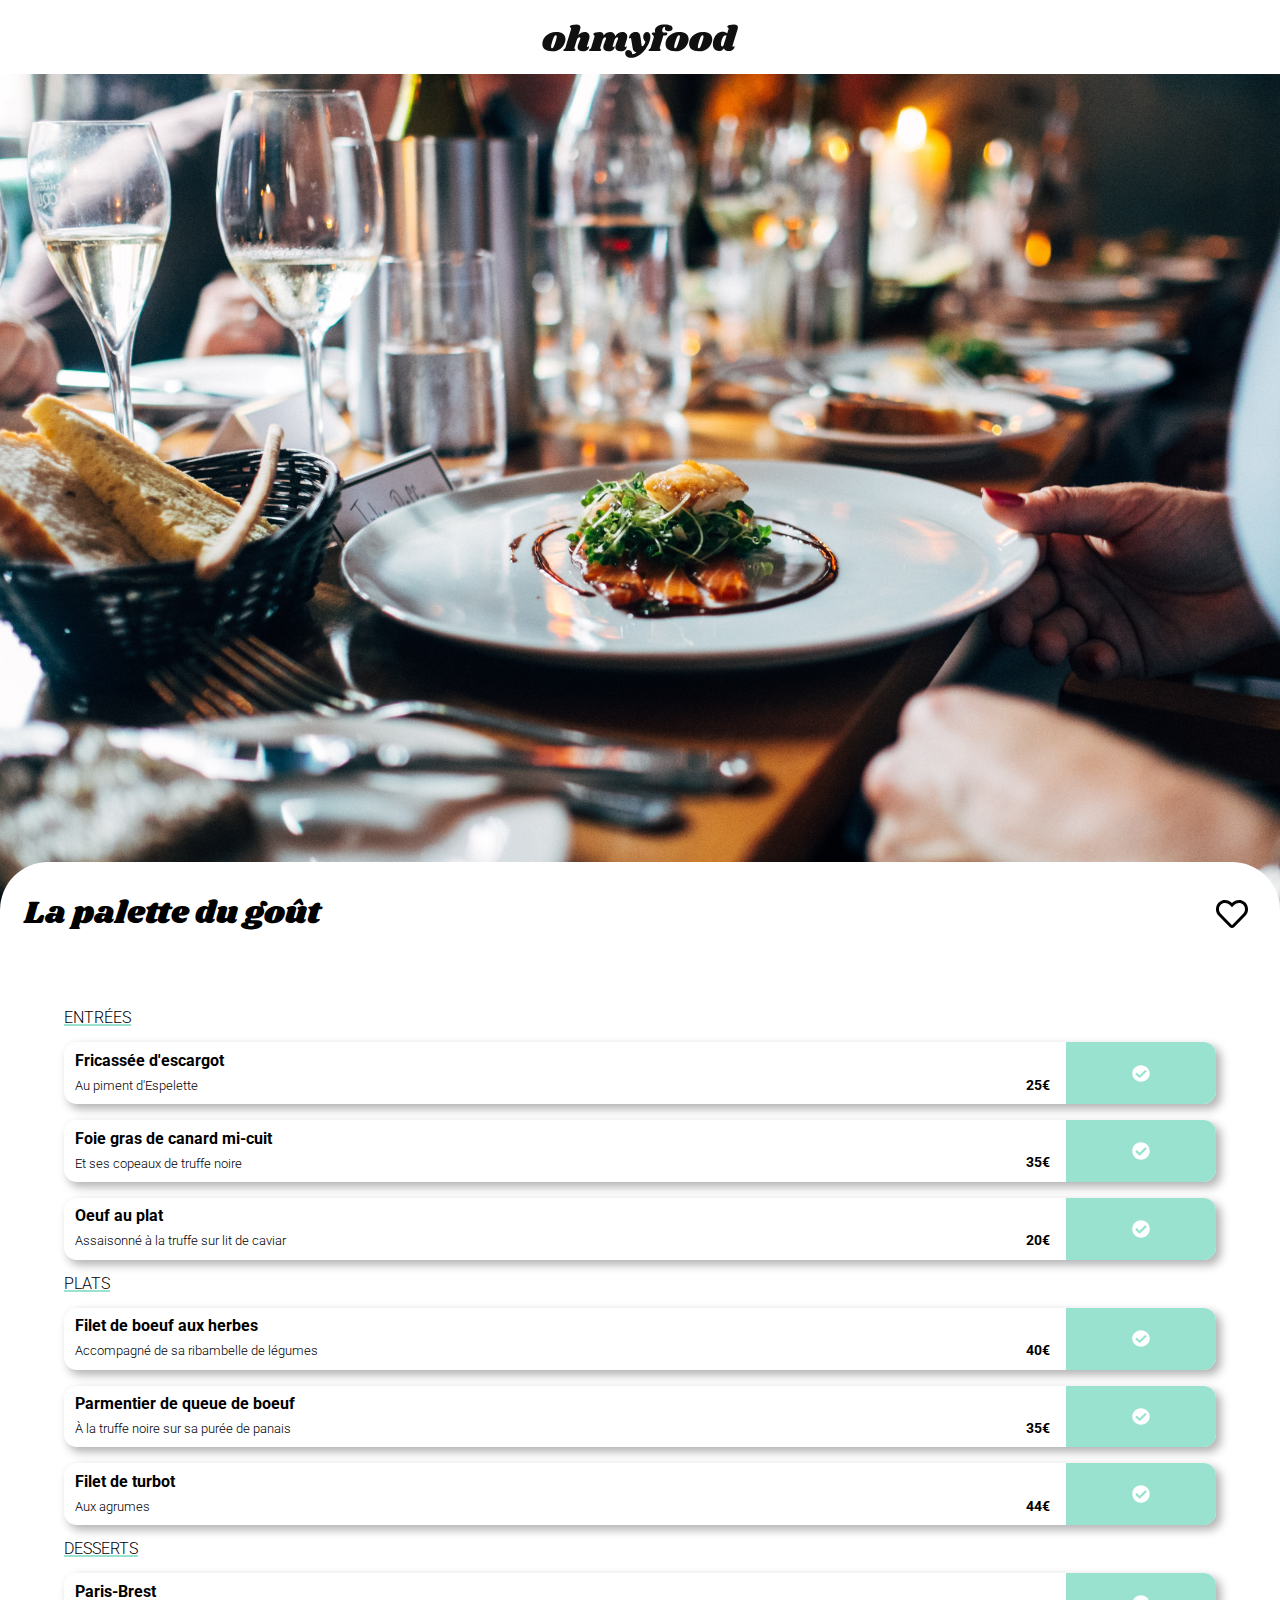
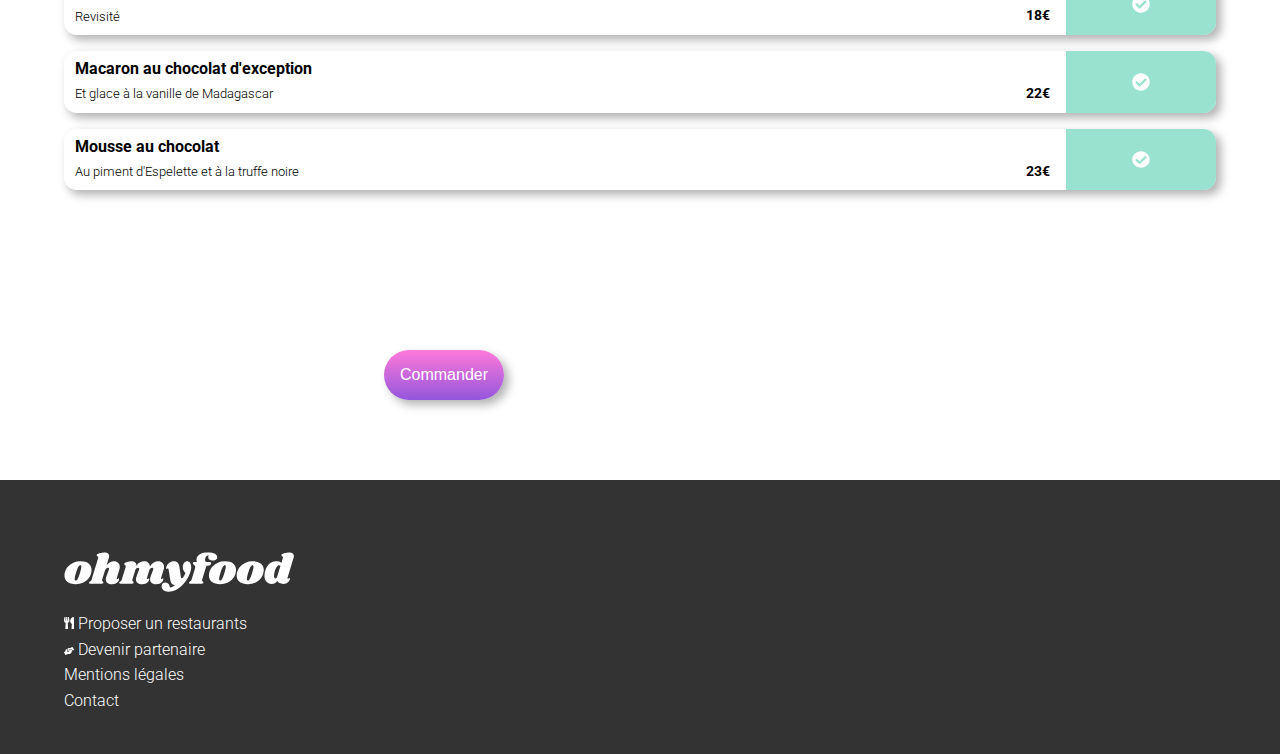
==== lapalettedugoût.html @ a52144a9 "work on restaurant presentation section in restaurant page scss" ====
<!DOCTYPE html>
<html lang="fr" dir="ltr">

<head>
    <!-- aije besoin de tout répéter ? -->
    <meta charset='utf-8' />
    <meta name='theme-color' content='#FF79DA' />
    <meta name='viewport' content='width=device-width, initial-scale=1.0' />

    <meta name='keywords' content='France, restaurants, réservation' />
    <meta name='description' content='Réservez le menu qui vous convient' />
    <meta name='author' content='Gillet-Garas Samantha' />

    <link rel='stylesheet' href='css/style.css' />

    <link href="https://fonts.googleapis.com/css2?family=Shrikhand&display=swap" rel="stylesheet">
    <link href="https://fonts.googleapis.com/css2?family=Roboto&family=Shrikhand&display=swap" rel="stylesheet">
    <link rel='icon' type='image/svg' href='' />
    <title>ohmyfood | La palette du goût</title>
</head>

<body>

    <!-- header -->
    <header class="header">
        <img class="header__logo" src="images\logo\ohmyfood@2x--black.svg" alt="logo_ohmyfood--black">
    </header>

    <main class="restaurantmenu">

        <!-- restaurant presentation -->
        <section class="restaurantmenu__presentation">
            <div class="restaurantmenu__presentation__illustration">
                <img src="images\restaurants\jay-wennington-N_Y88TWmGwA-unsplash.jpg" alt="photo-dish">
            </div>
            <div class="restaurantmenu__presentation__title">
                <h2>La palette du goût</h2>
                <img class="restaurantmenu__presentation__title__like" src="images\icons\heart-regular.svg" alt="icon-heart">
            </div>
        </section>

        <!-- restaurant menu -->
        <section class="restaurantmenu__menu">
            <h5 class="restaurantmenu__menu__mealstep">Entrées</h5>

            <ul class="restaurantmenu__menu__entry">

                <li>
                    <p class="restaurantmenu__menu__dish--text">
                        <strong>Fricassée d'escargot</strong><br />
                        Au piment d'Espelette
                    </p>
                    <p class="restaurantmenu__menu__dish--price">
                        25€
                    </p>
                    <div class="restaurantmenu__menu__dish--selection">
                        <img src="images\icons\check-circle-solid.svg" alt="icon-check">
                    </div>
                </li>

                <li>
                    <p class="restaurantmenu__menu__dish--text">
                        <strong>Foie gras de canard mi-cuit</strong><br />
                        Et ses copeaux de truffe noire
                    </p>
                    <p class="restaurantmenu__menu__dish--price">
                        35€
                    </p>
                    <div class="restaurantmenu__menu__dish--selection">
                        <img src="images\icons\check-circle-solid.svg" alt="icon-check">
                    </div>
                </li>
                <li>
                    <p class="restaurantmenu__menu__dish--text">
                        <strong>Oeuf au plat</strong><br />
                        Assaisonné à la truffe sur lit de caviar
                    </p>
                    <p class="restaurantmenu__menu__dish--price">
                        20€
                    </p>
                    <div class="restaurantmenu__menu__dish--selection">
                        <img src="images\icons\check-circle-solid.svg" alt="icon-check">
                    </div>
                </li>
            </ul>

            <h5 class="restaurantmenu__menu__mealstep">Plats</h5>
            <ul class="restaurantmenu__menu__dish">
                <li>
                    <p class="restaurantmenu__menu__dish--text">
                        <strong>Filet de boeuf aux herbes</strong><br />
                        Accompagné de sa ribambelle de légumes
                    </p>
                    <p class="restaurantmenu__menu__dish--price">
                        40€
                    </p>
                    <div class="restaurantmenu__menu__dish--selection">
                        <img src="images\icons\check-circle-solid.svg" alt="icon-check">
                    </div>
                </li>
                <li>
                    <p class="restaurantmenu__menu__dish--text">
                        <strong>Parmentier de queue de boeuf</strong><br />
                        À la truffe noire sur sa purée de panais
                    </p>
                    <p class="restaurantmenu__menu__dish--price">
                        35€
                    </p>
                    <div class="restaurantmenu__menu__dish--selection">
                        <img src="images\icons\check-circle-solid.svg" alt="icon-check">
                    </div>
                </li>
                <li>
                    <p class="restaurantmenu__menu__dish--text">
                        <strong>Filet de turbot</strong><br />
                        Aux agrumes
                    </p>
                    <p class="restaurantmenu__menu__dish--price">
                        44€
                    </p>
                    <div class="restaurantmenu__menu__dish--selection">
                        <img src="images\icons\check-circle-solid.svg" alt="icon-check">
                    </div>
                </li>
            </ul>

            <h5 class="restaurantmenu__menu__mealstep">Desserts</h5>
            <ul class="restaurantmenu__menu__dessert">
                <li>
                    <p class="restaurantmenu__menu__dish--text">
                        <strong>Paris-Brest</strong><br />
                        Revisité
                    </p>
                    <p class="restaurantmenu__menu__dish--price">
                        18€
                    </p>
                    <div class="restaurantmenu__menu__dish--selection">
                        <img src="images\icons\check-circle-solid.svg" alt="icon-check">
                    </div>
                </li>
                <li>
                    <p class="restaurantmenu__menu__dish--text">
                        <strong>Macaron au chocolat d'exception</strong><br />
                        Et glace à la vanille de Madagascar
                    </p>
                    <p class="restaurantmenu__menu__dish--price">
                        22€
                    </p>
                    <div class="restaurantmenu__menu__dish--selection">
                        <img src="images\icons\check-circle-solid.svg" alt="icon-check">
                    </div>
                </li>
                <li>
                    <p class="restaurantmenu__menu__dish--text">
                        <strong>Mousse au chocolat</strong><br />
                        Au piment d'Espelette et à la truffe noire
                    </p>
                    <p class="restaurantmenu__menu__dish--price">
                        23€
                    </p>
                    <div class="restaurantmenu__menu__dish--selection">
                        <img src="images\icons\check-circle-solid.svg" alt="icon-check">
                    </div>
                </li>
            </ul>
        </section>

        <section class="restaurantmenu__order">
            <button class="restaurantmenu__order__btn" type="button" name="button">Commander</button>
        </section>

    </main>

    <!-- footer -->
    <footer class="footer">
        <img class="footer__logo" src="images\logo\ohmyfood@2x--white.svg" alt="logo_ohmyfood--white">
        <ul class="footer__links">
            <li>
                <a href="#"><img src="images\icons\utensils-solid.svg" alt="icon_cutlery">
                    Proposer un restaurants</a>
            </li>
            <li>
                <a href="#"><img src="images\icons\hands-helping-solid.svg" alt="icon_handshake">
                    Devenir partenaire</a>
            </li>
            <li>
                <a href="#">Mentions légales</a>
            </li>
            <li>
                <a href="#">Contact</a>
            </li>
        </ul>
    </footer>

</body>

</html>
---- css/style.css ----
/*
	Standard CSS Reset
	This is used to account for differences in browsers.
	Without a reset stylesheet there could be differences
	between browsers when loading your html website.

    Source: meyerweb.com
*/
a,
abbr,
acronym,
address,
applet,
article,
aside,
audio,
b,
big,
blockquote,
body,
canvas,
caption,
center,
cite,
code,
dd,
del,
details,
dfn,
div,
dl,
dt,
em,
embed,
fieldset,
figcaption,
figure,
footer,
form,
h1,
h2,
h3,
h4,
h5,
h6,
header,
hgroup,
html,
i,
iframe,
img,
ins,
kbd,
label,
legend,
li,
mark,
menu,
nav,
object,
ol,
output,
p,
pre,
q,
ruby,
s,
samp,
section,
small,
span,
strike,
strong,
sub,
summary,
sup,
table,
tbody,
td,
tfoot,
th,
thead,
time,
tr,
tt,
u,
ul,
var,
video {
  margin: 0;
  padding: 0;
  border: 0;
  font-size: 100%;
  font: inherit;
  vertical-align: baseline;
}

article,
aside,
details,
figcaption,
figure,
footer,
header,
hgroup,
menu,
nav,
section {
  display: block;
}

body {
  line-height: 1;
}

ol,
ul {
  list-style: none;
}

blockquote,
q {
  quotes: none;
}

blockquote:after,
blockquote:before,
q:after,
q:before {
  content: "";
  content: none;
}

table {
  border-collapse: collapse;
  border-spacing: 0;
}

input,
textarea {
  -webkit-border-radius: 0;
  border-radius: 0;
}

input {
  -moz-appearance: none;
  -webkit-appearance: none;
  appearance: none;
  border: none;
}

html {
  -webkit-text-size-adjust: 100%;
  -moz-text-size-adjust: 100%;
  -ms-text-size-adjust: 100%;
}

a {
  color: black;
  text-decoration: none;
}

a:visited {
  text-decoration: none;
}

* {
  box-sizing: border-box !important;
}

body {
  font-family: Roboto;
  font-weight: 300;
  margin: 0;
}

.location,
.presentation,
.howdoesitwork,
.restaurants,
.restaurantmenu__title,
.restaurantmenu__menu,
.restaurantmenu__order,
.footer {
  padding: 5%;
}

.presentation,
.howdoesitwork,
.restaurants {
  padding-bottom: 4rem;
}

.section__title {
  font-size: 1.5rem;
  font-weight: 900;
  margin: 2rem 0.5rem 1.5rem 0.5rem;
}

strong {
  font-weight: bold;
}

button {
  background-color: #FF79DA;
  background: linear-gradient(to bottom, #FF79DA 0%, #9356DC 100%);
  border-radius: 3rem;
  border: none;
  box-shadow: 0.3rem 0.3rem 0.6rem rgba(0, 0, 0, 0.3);
  color: white;
  cursor: pointer;
  font-size: 1rem;
  padding: 1rem;
}

.header__logo {
  display: block;
  margin-left: auto;
  margin-right: auto;
  padding: 1.5rem 0 1rem 0;
}

.footer {
  background-color: #333333;
  padding-bottom: 2.5rem;
}

.footer__logo {
  padding: 0.5rem 0 1rem 0;
  width: 20%;
}

.footer__links li {
  padding: 0.3rem 0;
}

.footer__links img {
  width: 10px;
}

.footer__links a {
  color: white;
}

.footer__links a:hover {
  color: #99E2D0;
}

.location {
  background-color: #d9d9d9;
  box-shadow: inset 0 0.2rem 0.3rem -0.2rem rgba(0, 0, 0, 0.6);
  padding: 1rem;
  display: flex;
  justify-content: center;
  align-content: center;
}

.location__icon {
  width: 0.8rem;
}

.location__input {
  background-color: #d9d9d9;
  margin-left: 1rem;
  padding-top: 0.6rem;
}

::placeholder {
  color: #333333;
  font-weight: bold;
  font-size: 1rem;
}

.presentation {
  background-color: #f2f2f2;
  display: flex;
  flex-direction: column;
}

.presentation__title, .presentation__explanations {
  text-align: center;
}

.presentation__title {
  font-size: 1.8rem;
  font-weight: 700;
  margin: 0.5rem auto;
}

.presentation__explanations {
  font-size: 1.2rem;
  margin: 0.5rem auto 2rem auto;
}

.presentation__btn {
  width: 50%;
  margin: auto;
}

.howdoesitwork__step {
  background-color: #f2f2f2;
  border-radius: 1.3rem;
  box-shadow: 0.3rem 0.3rem 0.6rem rgba(0, 0, 0, 0.2);
  margin: 0 auto;
  font-weight: bold;
  padding: 1rem 0 1.5rem 0;
}

.howdoesitwork__step__icon {
  width: 1.5rem;
  height: 1.5rem;
  padding-top: 0.5rem;
  margin: auto 0.6rem auto 0.4rem;
  position: relative;
  top: 0.15rem;
}

.howdoesitwork__step + .howdoesitwork__step {
  margin-top: 1rem;
}

#howdoesitwork__step3 {
  background-color: rgba(144, 88, 218, 0.1);
}

ol {
  counter-reset: orderedlist;
  position: relative;
}

ol li::before {
  counter-increment: orderedlist;
  content: counter(orderedlist);
  background-color: #9356DC;
  border-radius: 50%;
  color: white;
  font-size: 0.5em;
  height: 1.5rem;
  width: 1.5rem;
  padding: 0.3rem;
  position: relative;
  left: -0.5rem;
}

.restaurants {
  background-color: #f2f2f2;
  display: flex;
  flex-direction: column;
  font-size: 1.2em;
}

.restaurants__card {
  background-color: white;
  box-shadow: 0.3rem 0.3rem 0.6rem rgba(0, 0, 0, 0.3);
  border-radius: 1rem;
  margin: 0.5rem auto;
  position: relative;
}

.restaurants__photo {
  height: 200px;
  width: 100%;
  object-fit: cover;
  border-radius: 1rem 1rem 0 0;
}

.restaurants__newtag {
  background-color: #99E2D0;
  border-radius: 0.1rem;
  color: #219175;
  font-size: 0.9rem;
  font-weight: 500;
  padding: 0.4rem 0.6rem 0.3rem 0.6rem;
  position: absolute;
  top: 1rem;
  right: 1rem;
}

.restaurants__figcaption {
  padding: 1rem 1rem;
  display: flex;
  justify-content: space-between;
}

.restaurants__figcaption__text__namerestaurant {
  font-size: 1.2rem;
  font-weight: bold;
  margin-bottom: 0.5rem;
}

.restaurants__figcaption__like {
  margin: auto 0;
}

.restaurants__figcaption__like__heart {
  width: 1.5rem;
}

.restaurantmenu {
  display: flex;
  flex-direction: column;
}

.restaurantmenu__presentation {
  position: relative;
}

.restaurantmenu__presentation__illustration img {
  width: 100%;
}

.restaurantmenu__presentation__title {
  background-color: white;
  border-radius: 3rem 3rem 0 0;
  font-family: Shrikhand;
  font-size: 2rem;
  position: absolute;
  bottom: 0rem;
  padding: 2.3rem 2rem 0 1.5rem;
  width: 100%;
  display: flex;
  justify-content: space-between;
}

.restaurantmenu__presentation__title__like {
  width: 2rem;
}

.restaurantmenu__menu {
  margin-top: 1rem;
}

.restaurantmenu__menu__mealstep {
  font-size: 1rem;
  text-decoration: underline 0.15rem #99E2D0;
  text-transform: uppercase;
}

.restaurantmenu__menu li {
  background-color: white;
  box-shadow: 0.3rem 0.3rem 0.6rem rgba(0, 0, 0, 0.3);
  border-radius: 0.8rem;
  margin: 1rem 0;
  display: flex;
  justify-content: space-between;
}

.restaurantmenu__menu__dish--text, .restaurantmenu__menu__dish--selection {
  padding: 0.4rem 0.7rem;
}

.restaurantmenu__menu__dish--text {
  font-size: 0.8rem;
  line-height: 1.5rem;
  flex-grow: 2;
}

.restaurantmenu__menu__dish--text strong {
  font-size: 1rem;
}

.restaurantmenu__menu__dish--price {
  font-size: 0.9rem;
  font-weight: bold;
  text-align: right;
  display: flex;
  align-self: flex-end;
  padding: 0 1rem 0.7rem 0;
}

.restaurantmenu__menu__dish--selection {
  background-color: #99E2D0;
  border-radius: 0 0.8rem 0.8rem 0;
  width: 13%;
  display: flex;
}

.restaurantmenu__menu__dish--selection img {
  width: 1.1rem;
  margin: auto;
}

.restaurantmenu__menu__dish--selection:hover {
  cursor: pointer;
}

.restaurantmenu__order {
  width: 50%;
  margin: 1rem auto;
}

/*# sourceMappingURL=style.css.map */
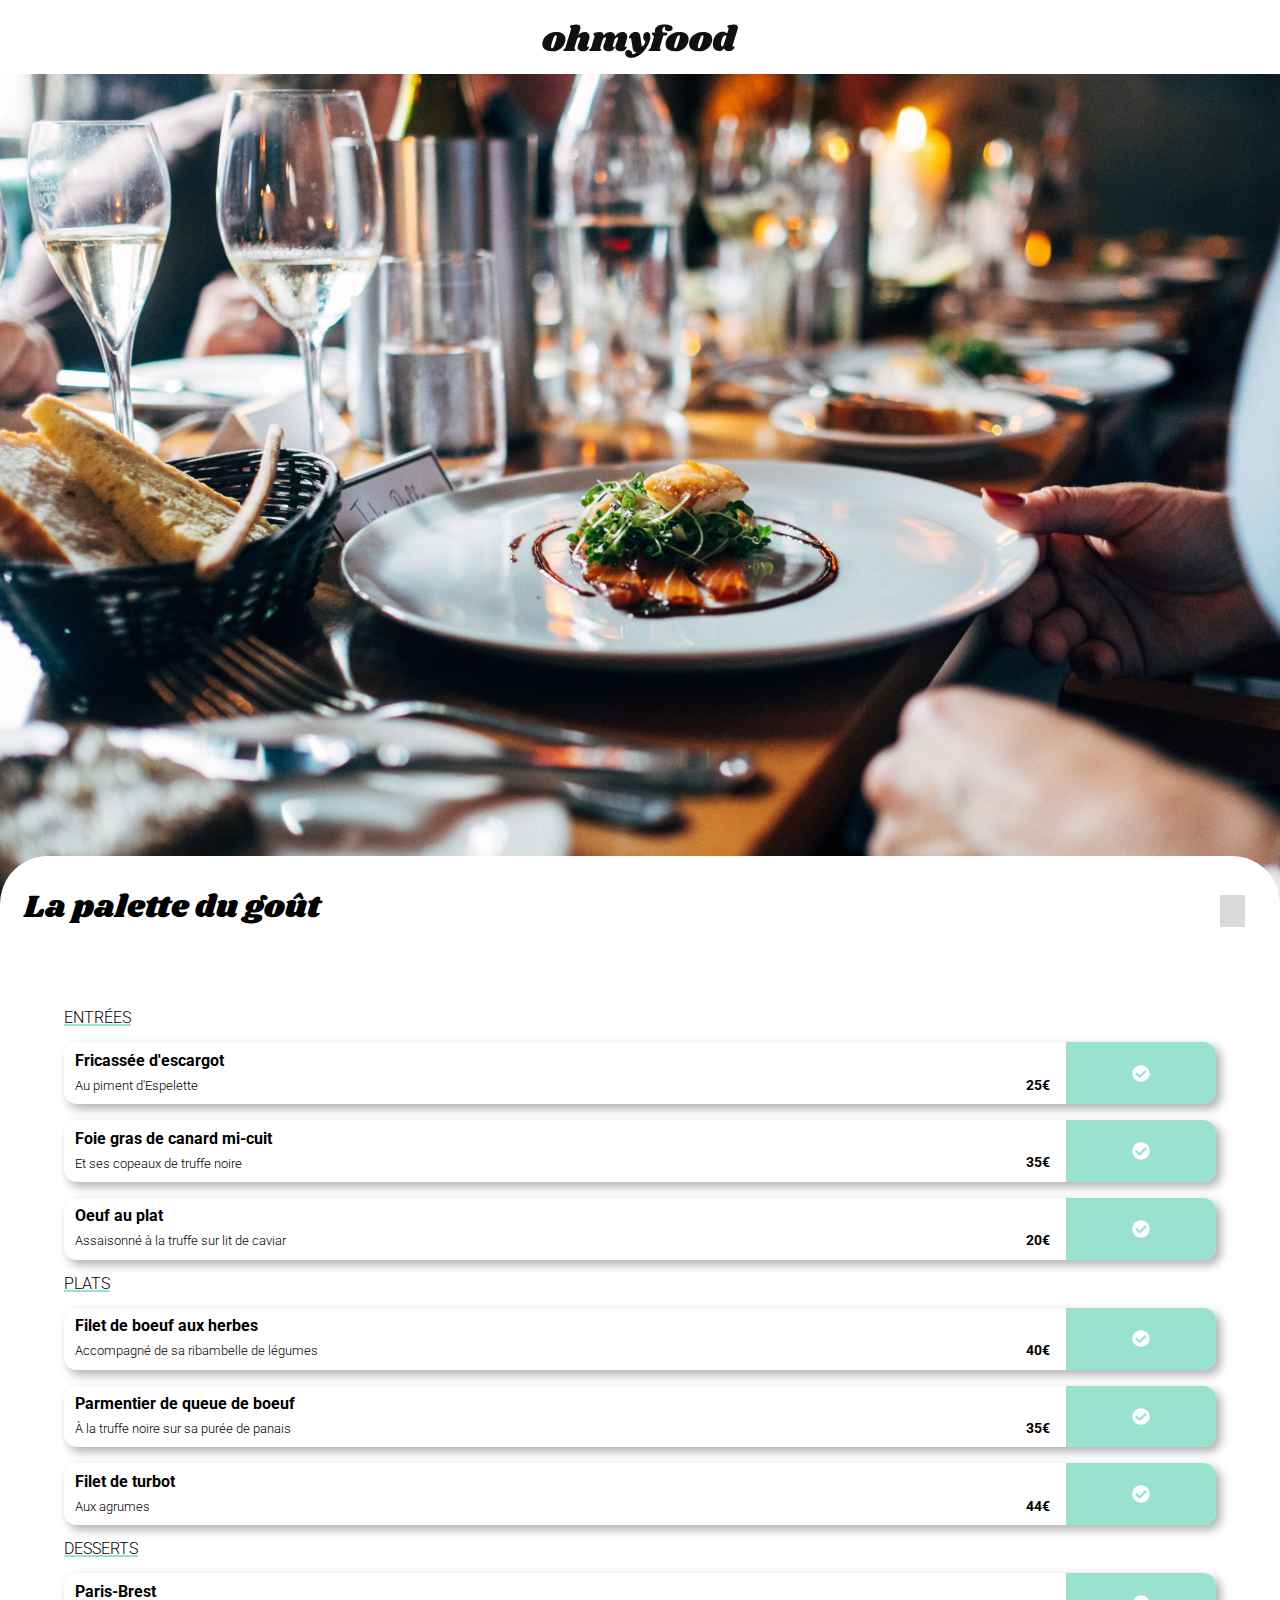
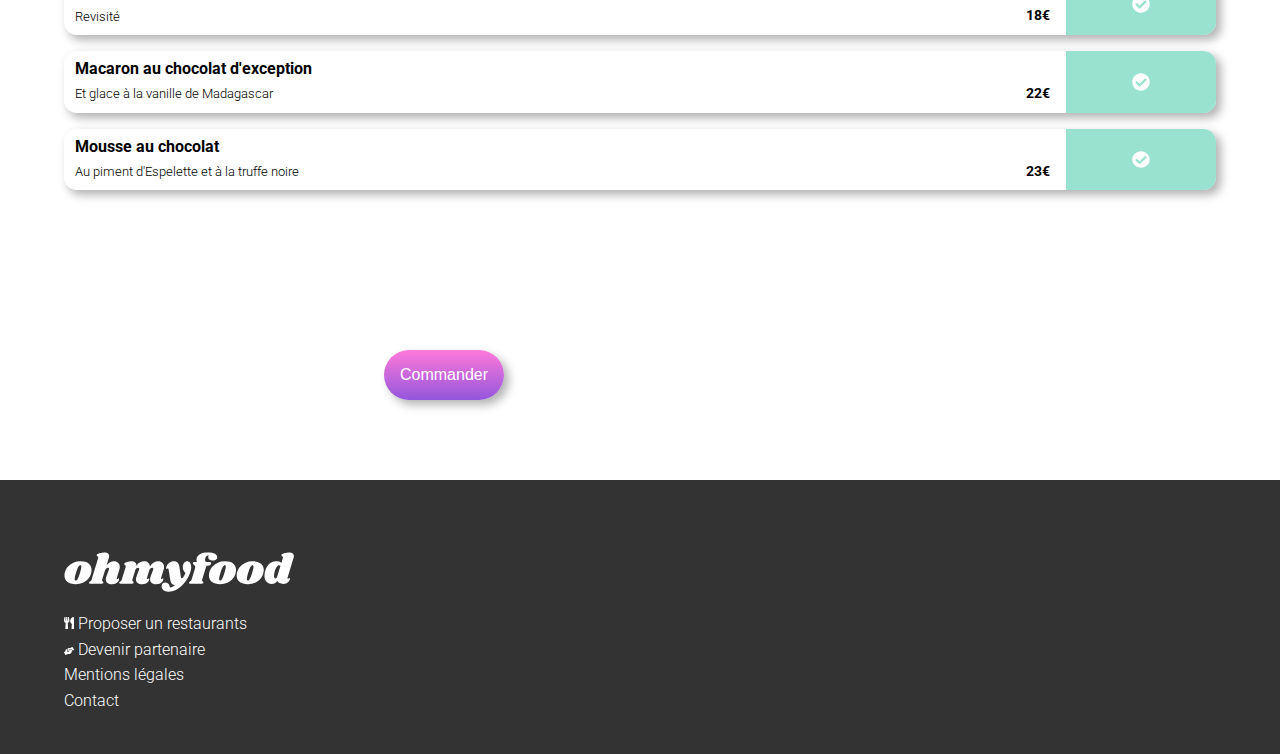
==== commit 8935ff57: "add checkbox restaurant page" ====
--- a/lapalettedugoût.html
+++ b/lapalettedugoût.html
@@ -35,7 +35,9 @@
             </div>
             <div class="restaurantmenu__presentation__title">
                 <h2>La palette du goût</h2>
-                <img class="restaurantmenu__presentation__title__like" src="images\icons\heart-regular.svg" alt="icon-heart">
+                <div class="restaurantmenu__presentation__title__like">
+                    <input class="restaurantmenu__presentation__title__like__checkbox" type="checkbox" name="like" value="like">
+                </div>
             </div>
         </section>
 
--- a/css/style.css
+++ b/css/style.css
@@ -168,6 +168,10 @@
   box-sizing: border-box !important;
 }
 
+html {
+  scroll-behavior: smooth;
+}
+
 body {
   font-family: Roboto;
   font-weight: 300;
@@ -213,6 +217,45 @@
   padding: 1rem;
 }
 
+button:hover {
+  background: linear-gradient(to bottom, #f995de 0%, #9e70d7 100%);
+  box-shadow: 0.3rem 0.3rem 0.6rem rgba(0, 0, 0, 0.4);
+  transition-duration: 400ms;
+}
+
+.restaurants__figcaption__like,
+.restaurantmenu__presentation__title__like {
+  display: flex;
+  align-items: center;
+  justify-content: center;
+}
+
+.restaurants__figcaption__like input[type="checkbox"],
+.restaurantmenu__presentation__title__like input[type="checkbox"] {
+  height: 2rem;
+  width: 2rem;
+  background-color: #d9d9d9;
+  cursor: pointer;
+  position: relative;
+}
+
+.restaurants__figcaption__like input[type="checkbox"]:hover,
+.restaurantmenu__presentation__title__like input[type="checkbox"]:hover {
+  background-color: #FF79DA;
+  transition-duration: 200ms;
+}
+
+.restaurants__figcaption__like input[type="checkbox"]:focus,
+.restaurantmenu__presentation__title__like input[type="checkbox"]:focus {
+  outline: none;
+}
+
+.restaurants__figcaption__like input[type="checkbox"]:checked,
+.restaurantmenu__presentation__title__like input[type="checkbox"]:checked {
+  background-color: #9356DC;
+  transition-duration: 200ms;
+}
+
 .header__logo {
   display: block;
   margin-left: auto;
@@ -304,6 +347,7 @@
   margin: 0 auto;
   font-weight: bold;
   padding: 1rem 0 1.5rem 0;
+  cursor: default;
 }
 
 .howdoesitwork__step__icon {
@@ -357,6 +401,11 @@
   position: relative;
 }
 
+.restaurants__card:hover {
+  transform: scale(1.01);
+  transition-duration: 200ms;
+}
+
 .restaurants__photo {
   height: 200px;
   width: 100%;
@@ -388,14 +437,6 @@
   margin-bottom: 0.5rem;
 }
 
-.restaurants__figcaption__like {
-  margin: auto 0;
-}
-
-.restaurants__figcaption__like__heart {
-  width: 1.5rem;
-}
-
 .restaurantmenu {
   display: flex;
   flex-direction: column;
@@ -443,6 +484,7 @@
   margin: 1rem 0;
   display: flex;
   justify-content: space-between;
+  cursor: default;
 }
 
 .restaurantmenu__menu__dish--text, .restaurantmenu__menu__dish--selection {
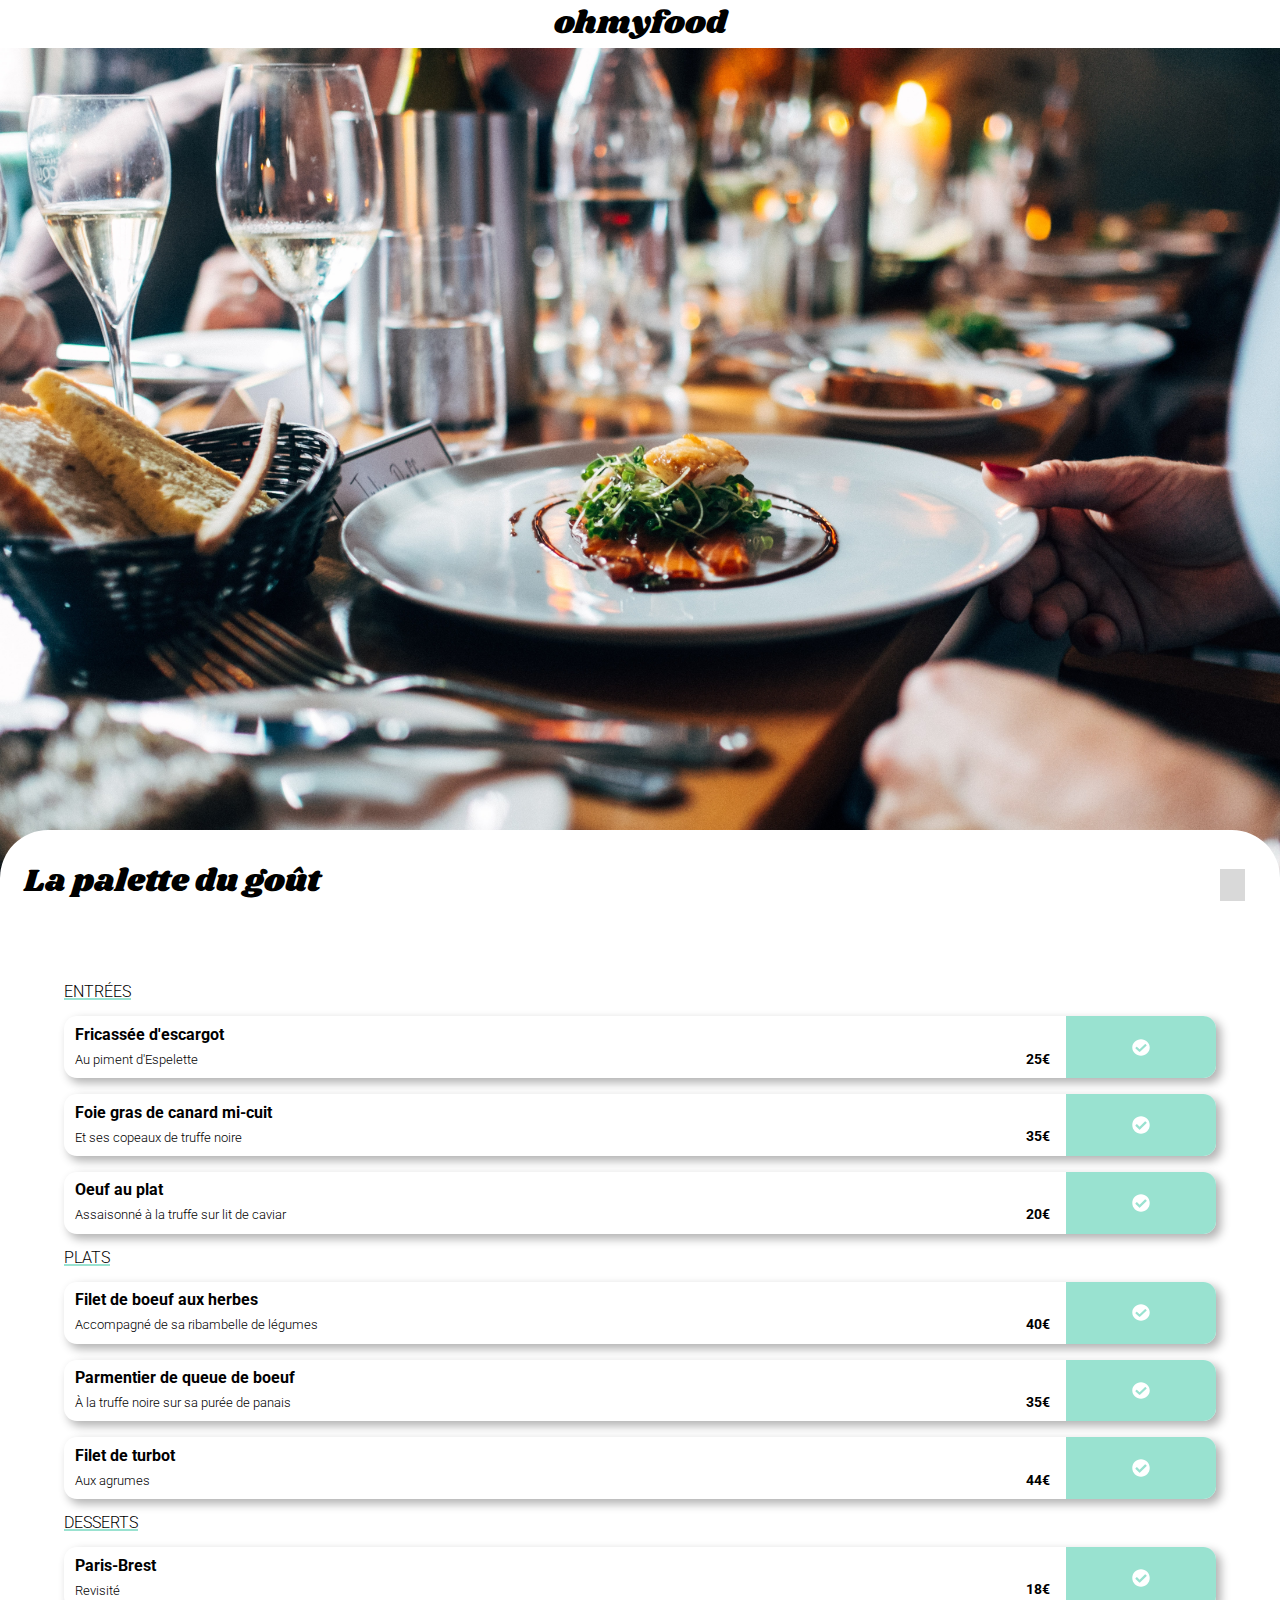
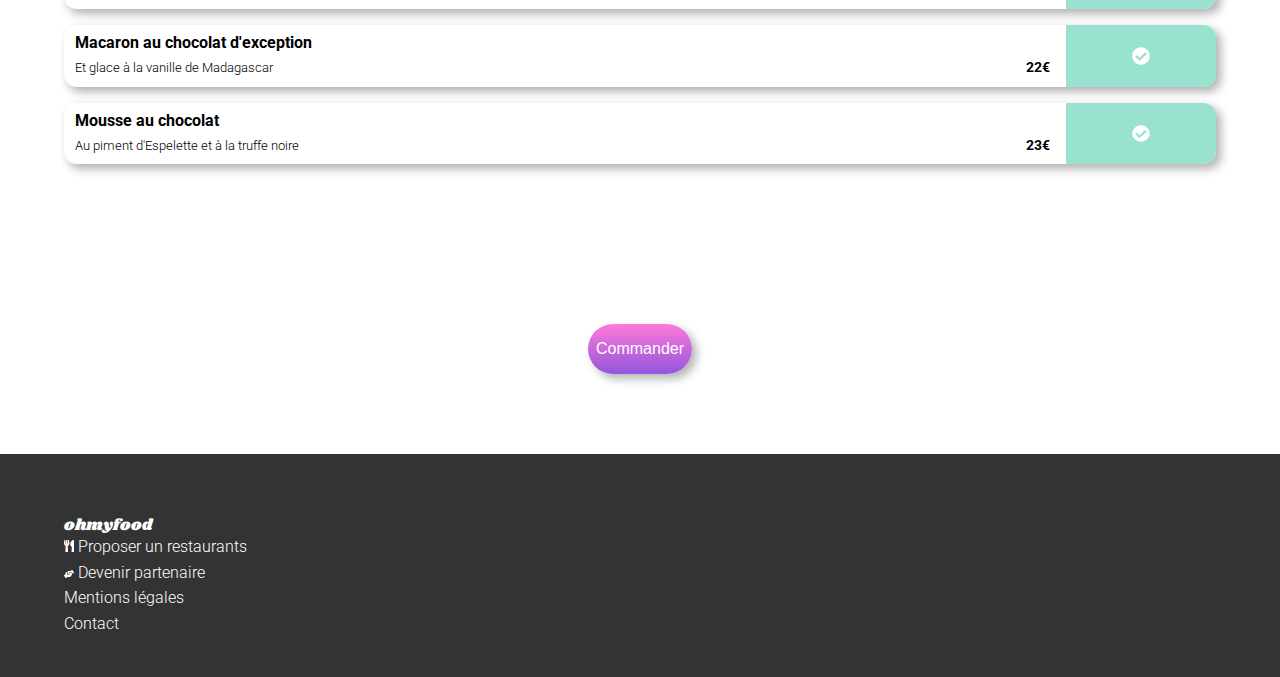
==== commit fd02b5df: "margin adjustments, logos to text and drying scss" ====
--- a/lapalettedugoût.html
+++ b/lapalettedugoût.html
@@ -23,7 +23,7 @@
 
     <!-- header -->
     <header class="header">
-        <img class="header__logo" src="images\logo\ohmyfood@2x--black.svg" alt="logo_ohmyfood--black">
+        <h1 class="header__logo">ohmyfood</h1>
     </header>
 
     <main class="restaurantmenu">
@@ -43,7 +43,7 @@
 
         <!-- restaurant menu -->
         <section class="restaurantmenu__menu">
-            <h5 class="restaurantmenu__menu__mealstep">Entrées</h5>
+            <h3 class="restaurantmenu__menu__mealstep">Entrées</h3>
 
             <ul class="restaurantmenu__menu__entry">
 
@@ -86,7 +86,7 @@
                 </li>
             </ul>
 
-            <h5 class="restaurantmenu__menu__mealstep">Plats</h5>
+            <h3 class="restaurantmenu__menu__mealstep">Plats</h3>
             <ul class="restaurantmenu__menu__dish">
                 <li>
                     <p class="restaurantmenu__menu__dish--text">
@@ -126,7 +126,7 @@
                 </li>
             </ul>
 
-            <h5 class="restaurantmenu__menu__mealstep">Desserts</h5>
+            <h3 class="restaurantmenu__menu__mealstep">Desserts</h3>
             <ul class="restaurantmenu__menu__dessert">
                 <li>
                     <p class="restaurantmenu__menu__dish--text">
@@ -175,7 +175,7 @@
 
     <!-- footer -->
     <footer class="footer">
-        <img class="footer__logo" src="images\logo\ohmyfood@2x--white.svg" alt="logo_ohmyfood--white">
+        <h4 class="footer__logo">ohmyfood</h4>
         <ul class="footer__links">
             <li>
                 <a href="#"><img src="images\icons\utensils-solid.svg" alt="icon_cutlery">
@@ -189,7 +189,7 @@
                 <a href="#">Mentions légales</a>
             </li>
             <li>
-                <a href="#">Contact</a>
+                <a href="mailto: ohmyfood@example.com">Contact</a>
             </li>
         </ul>
     </footer>
--- a/css/style.css
+++ b/css/style.css
@@ -186,7 +186,19 @@
 .restaurantmenu__menu,
 .restaurantmenu__order,
 .footer {
+  display: flex;
+  justify-content: center;
+  align-content: center;
+  width: 100%;
   padding: 5%;
+}
+
+.presentation,
+.howdoesitwork,
+.restaurants,
+.restaurantmenu__menu,
+.footer {
+  flex-direction: column;
 }
 
 .presentation,
@@ -195,17 +207,12 @@
   padding-bottom: 4rem;
 }
 
-.section__title {
-  font-size: 1.5rem;
-  font-weight: 900;
-  margin: 2rem 0.5rem 1.5rem 0.5rem;
-}
-
 strong {
   font-weight: bold;
 }
 
-button {
+.presentation__btn,
+.restaurantmenu__order__btn {
   background-color: #FF79DA;
   background: linear-gradient(to bottom, #FF79DA 0%, #9356DC 100%);
   border-radius: 3rem;
@@ -213,11 +220,14 @@
   box-shadow: 0.3rem 0.3rem 0.6rem rgba(0, 0, 0, 0.3);
   color: white;
   cursor: pointer;
+  white-space: nowrap;
   font-size: 1rem;
-  padding: 1rem;
-}
-
-button:hover {
+  margin: auto;
+  padding: 1rem .5rem;
+}
+
+.presentation__btn:hover,
+.restaurantmenu__order__btn:hover {
   background: linear-gradient(to bottom, #f995de 0%, #9e70d7 100%);
   box-shadow: 0.3rem 0.3rem 0.6rem rgba(0, 0, 0, 0.4);
   transition-duration: 400ms;
@@ -257,10 +267,11 @@
 }
 
 .header__logo {
-  display: block;
-  margin-left: auto;
-  margin-right: auto;
-  padding: 1.5rem 0 1rem 0;
+  font-family: Shrikhand;
+  font-size: 2rem;
+  margin: .5rem 0;
+  width: 100%;
+  text-align: center;
 }
 
 .footer {
@@ -269,8 +280,8 @@
 }
 
 .footer__logo {
-  padding: 0.5rem 0 1rem 0;
-  width: 20%;
+  font-family: Shrikhand;
+  color: white;
 }
 
 .footer__links li {
@@ -292,20 +303,16 @@
 .location {
   background-color: #d9d9d9;
   box-shadow: inset 0 0.2rem 0.3rem -0.2rem rgba(0, 0, 0, 0.6);
-  padding: 1rem;
-  display: flex;
-  justify-content: center;
-  align-content: center;
-}
-
-.location__icon {
+}
+
+.location__entry__icon {
   width: 0.8rem;
-}
-
-.location__input {
+  margin-left: 2rem;
+}
+
+.location__entry__input {
   background-color: #d9d9d9;
-  margin-left: 1rem;
-  padding-top: 0.6rem;
+  margin-left: 0.5rem;
 }
 
 ::placeholder {
@@ -316,8 +323,6 @@
 
 .presentation {
   background-color: #f2f2f2;
-  display: flex;
-  flex-direction: column;
 }
 
 .presentation__title, .presentation__explanations {
@@ -335,9 +340,10 @@
   margin: 0.5rem auto 2rem auto;
 }
 
-.presentation__btn {
-  width: 50%;
-  margin: auto;
+.section__title {
+  font-size: 1.5rem;
+  font-weight: 900;
+  margin: 2rem 0rem 1.5rem 0rem;
 }
 
 .howdoesitwork__step {
@@ -350,6 +356,19 @@
   cursor: default;
 }
 
+.howdoesitwork__step__number {
+  display: inline-block;
+  background-color: #9356DC;
+  border-radius: 50%;
+  color: white;
+  font-size: 0.5em;
+  height: 1rem;
+  width: 1rem;
+  padding: 0.32rem;
+  position: relative;
+  left: -0.5rem;
+}
+
 .howdoesitwork__step__icon {
   width: 1.5rem;
   height: 1.5rem;
@@ -367,29 +386,8 @@
   background-color: rgba(144, 88, 218, 0.1);
 }
 
-ol {
-  counter-reset: orderedlist;
-  position: relative;
-}
-
-ol li::before {
-  counter-increment: orderedlist;
-  content: counter(orderedlist);
-  background-color: #9356DC;
-  border-radius: 50%;
-  color: white;
-  font-size: 0.5em;
-  height: 1.5rem;
-  width: 1.5rem;
-  padding: 0.3rem;
-  position: relative;
-  left: -0.5rem;
-}
-
 .restaurants {
   background-color: #f2f2f2;
-  display: flex;
-  flex-direction: column;
   font-size: 1.2em;
 }
 
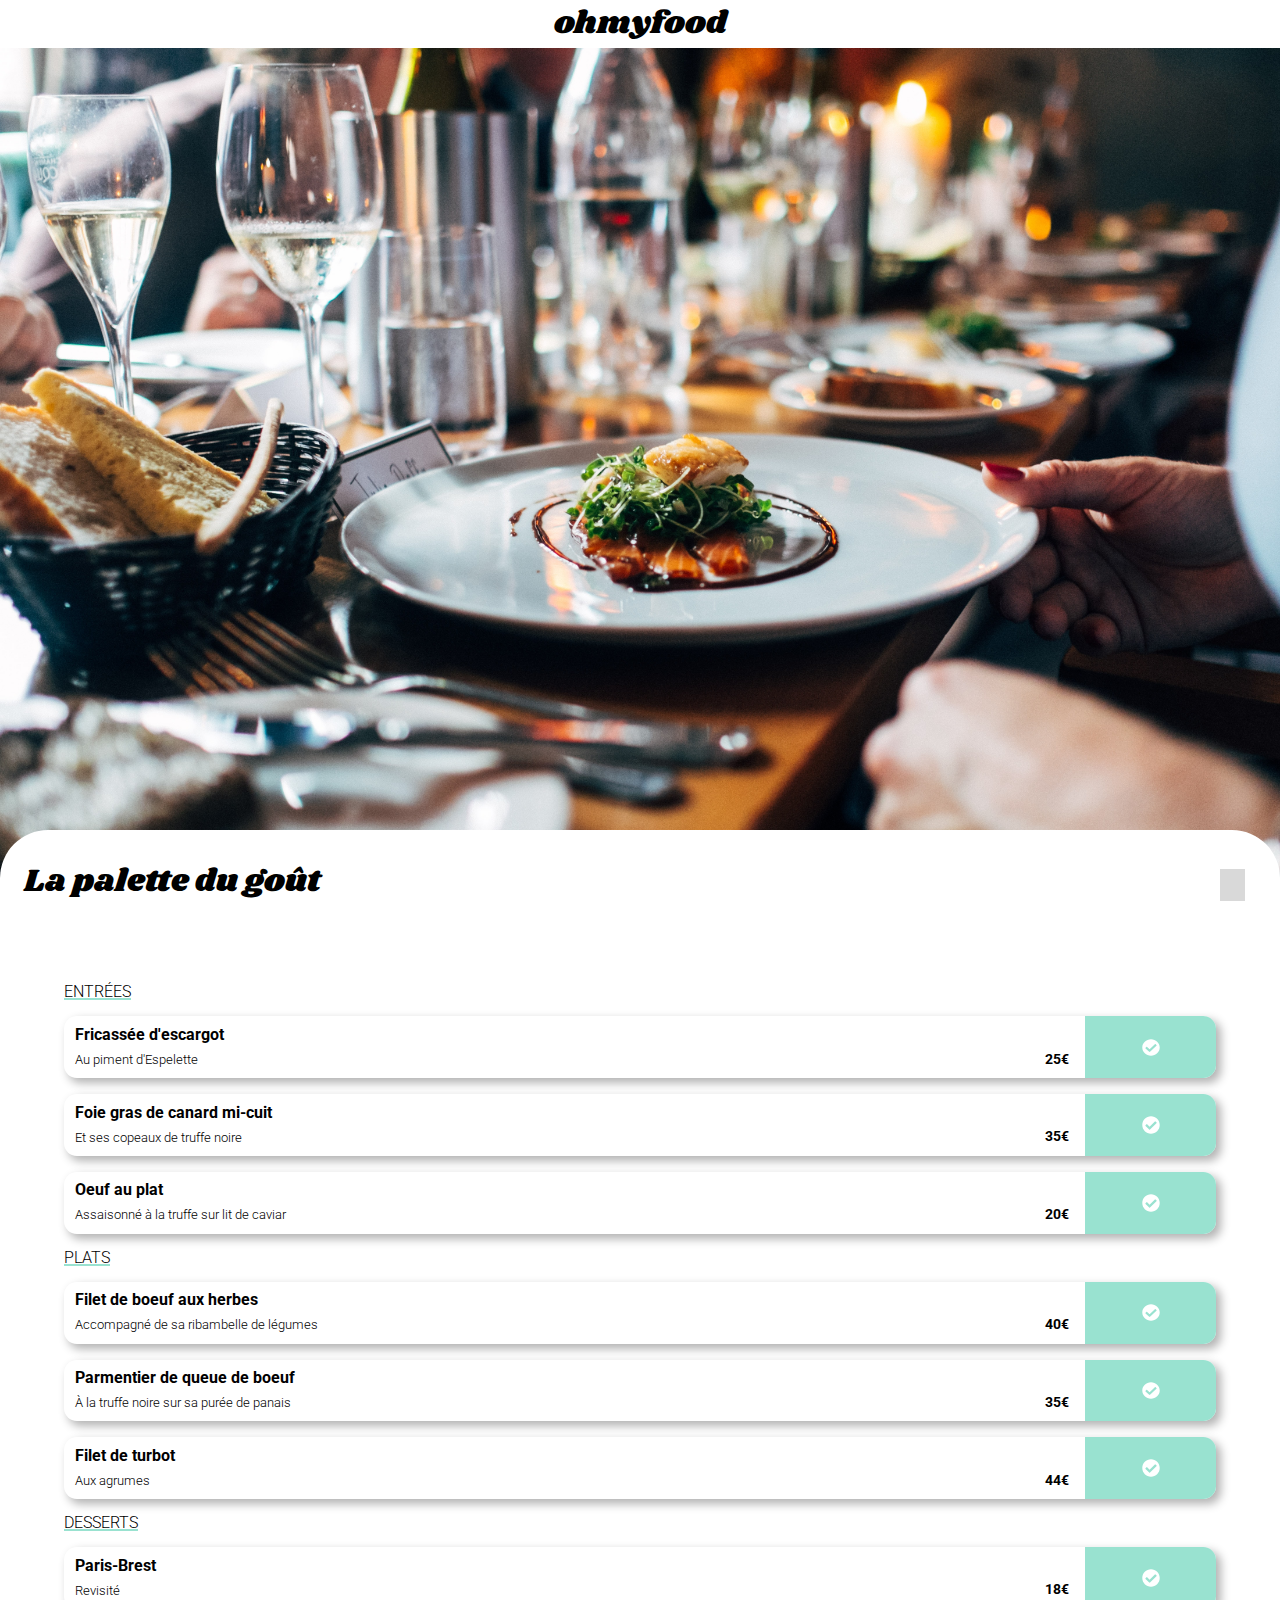
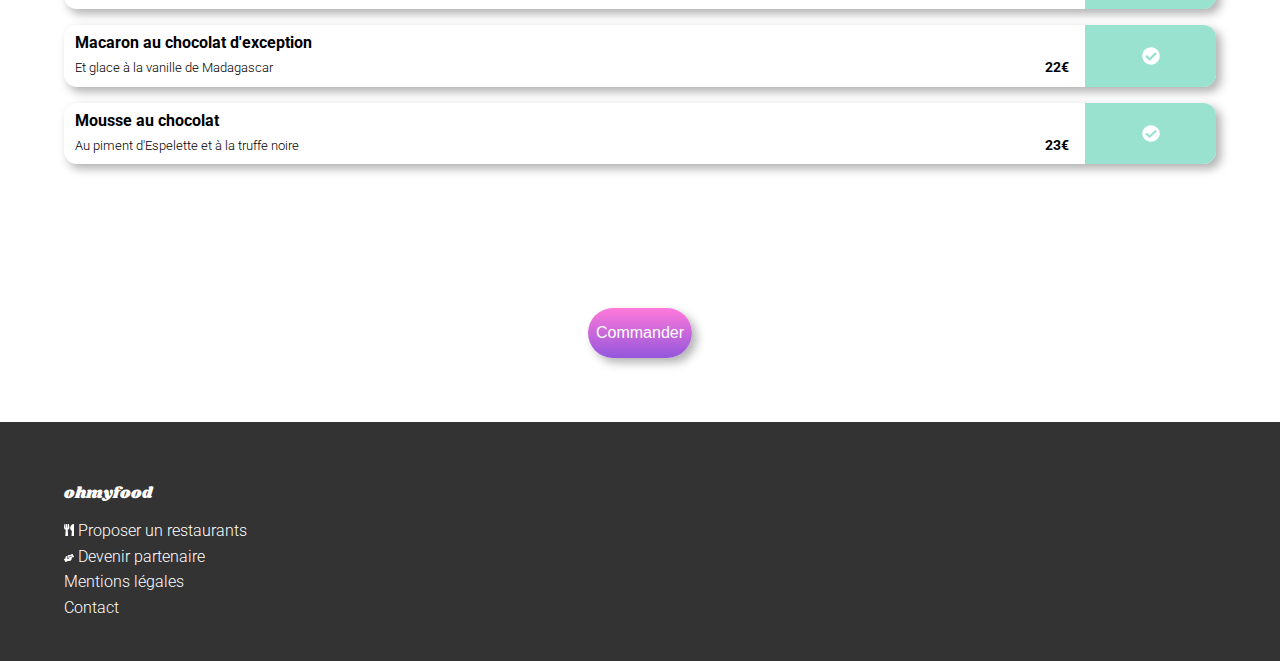
==== commit ca95dbc7: "create text overflow rules, restaurant scss cleaning" ====
--- a/lapalettedugoût.html
+++ b/lapalettedugoût.html
@@ -45,122 +45,133 @@
         <section class="restaurantmenu__menu">
             <h3 class="restaurantmenu__menu__mealstep">Entrées</h3>
 
-            <ul class="restaurantmenu__menu__entry">
-
-                <li>
-                    <p class="restaurantmenu__menu__dish--text">
+            <ul class="menu">
+
+                <li class="menu__dish">
+                    <p class="menu__dish--text">
                         <strong>Fricassée d'escargot</strong><br />
-                        Au piment d'Espelette
-                    </p>
-                    <p class="restaurantmenu__menu__dish--price">
+                        <span>
+                            Au piment d'Espelette</span>
+                    </p>
+                    <p class="menu__dish--price">
                         25€
                     </p>
-                    <div class="restaurantmenu__menu__dish--selection">
-                        <img src="images\icons\check-circle-solid.svg" alt="icon-check">
-                    </div>
-                </li>
-
-                <li>
-                    <p class="restaurantmenu__menu__dish--text">
+                    <div class="menu__dish--selection">
+                        <img src="images\icons\check-circle-solid.svg" alt="icon-check">
+                    </div>
+                </li>
+
+                <li class="menu__dish">
+                    <p class="menu__dish--text">
                         <strong>Foie gras de canard mi-cuit</strong><br />
-                        Et ses copeaux de truffe noire
-                    </p>
-                    <p class="restaurantmenu__menu__dish--price">
+                        <span>
+                            Et ses copeaux de truffe noire</span>
+                    </p>
+                    <p class="menu__dish--price">
                         35€
                     </p>
-                    <div class="restaurantmenu__menu__dish--selection">
-                        <img src="images\icons\check-circle-solid.svg" alt="icon-check">
-                    </div>
-                </li>
-                <li>
-                    <p class="restaurantmenu__menu__dish--text">
+                    <div class="menu__dish--selection">
+                        <img src="images\icons\check-circle-solid.svg" alt="icon-check">
+                    </div>
+                </li>
+                <li class="menu__dish">
+                    <p class="menu__dish--text">
                         <strong>Oeuf au plat</strong><br />
-                        Assaisonné à la truffe sur lit de caviar
-                    </p>
-                    <p class="restaurantmenu__menu__dish--price">
+                        <span>
+                            Assaisonné à la truffe sur lit de caviar</span>
+                    </p>
+                    <p class="menu__dish--price">
                         20€
                     </p>
-                    <div class="restaurantmenu__menu__dish--selection">
+                    <div class="menu__dish--selection">
                         <img src="images\icons\check-circle-solid.svg" alt="icon-check">
                     </div>
                 </li>
             </ul>
 
             <h3 class="restaurantmenu__menu__mealstep">Plats</h3>
-            <ul class="restaurantmenu__menu__dish">
-                <li>
-                    <p class="restaurantmenu__menu__dish--text">
+            <ul class="menu">
+                <li class="menu__dish">
+                    <p class="menu__dish--text">
                         <strong>Filet de boeuf aux herbes</strong><br />
-                        Accompagné de sa ribambelle de légumes
-                    </p>
-                    <p class="restaurantmenu__menu__dish--price">
+                        <span>
+                            Accompagné de sa ribambelle de légumes</span>
+                    </p>
+                    <p class="menu__dish--price">
                         40€
                     </p>
-                    <div class="restaurantmenu__menu__dish--selection">
-                        <img src="images\icons\check-circle-solid.svg" alt="icon-check">
-                    </div>
-                </li>
-                <li>
-                    <p class="restaurantmenu__menu__dish--text">
+                    <div class="menu__dish--selection">
+                        <img src="images\icons\check-circle-solid.svg" alt="icon-check">
+                    </div>
+                </li>
+                <li class="menu__dish">
+                    <p class="menu__dish--text">
                         <strong>Parmentier de queue de boeuf</strong><br />
-                        À la truffe noire sur sa purée de panais
-                    </p>
-                    <p class="restaurantmenu__menu__dish--price">
+                        <span>
+                            À la truffe noire sur sa purée de panais</span>
+                    </p>
+                    <p class="menu__dish--price">
                         35€
                     </p>
-                    <div class="restaurantmenu__menu__dish--selection">
-                        <img src="images\icons\check-circle-solid.svg" alt="icon-check">
-                    </div>
-                </li>
-                <li>
-                    <p class="restaurantmenu__menu__dish--text">
+                    <div class="menu__dish--selection">
+                        <img src="images\icons\check-circle-solid.svg" alt="icon-check">
+                    </div>
+                </li>
+                <li class="menu__dish">
+                    <p class="menu__dish--text">
                         <strong>Filet de turbot</strong><br />
-                        Aux agrumes
-                    </p>
-                    <p class="restaurantmenu__menu__dish--price">
+                        <span>
+                            Aux agrumes</span>
+                    </p>
+                    <p class="menu__dish--price">
                         44€
                     </p>
-                    <div class="restaurantmenu__menu__dish--selection">
+                    <div class="menu__dish--selection">
                         <img src="images\icons\check-circle-solid.svg" alt="icon-check">
                     </div>
                 </li>
             </ul>
 
             <h3 class="restaurantmenu__menu__mealstep">Desserts</h3>
-            <ul class="restaurantmenu__menu__dessert">
-                <li>
-                    <p class="restaurantmenu__menu__dish--text">
+            <ul class="menu">
+                <li class="menu__dish">
+                    <p class="menu__dish--text">
                         <strong>Paris-Brest</strong><br />
-                        Revisité
-                    </p>
-                    <p class="restaurantmenu__menu__dish--price">
+                        <span>
+                            Revisité</span>
+                    </p>
+                    <p class="menu__dish--price">
                         18€
                     </p>
-                    <div class="restaurantmenu__menu__dish--selection">
-                        <img src="images\icons\check-circle-solid.svg" alt="icon-check">
-                    </div>
-                </li>
-                <li>
-                    <p class="restaurantmenu__menu__dish--text">
+                    <div class="menu__dish--selection">
+                        <img src="images\icons\check-circle-solid.svg" alt="icon-check">
+                    </div>
+                </li>
+                <li class="menu__dish">
+                    <p class="menu__dish--text">
                         <strong>Macaron au chocolat d'exception</strong><br />
-                        Et glace à la vanille de Madagascar
-                    </p>
-                    <p class="restaurantmenu__menu__dish--price">
+                        <span>
+                            Et glace à la vanille de Madagascar</span>
+
+                    </p>
+                    <p class="menu__dish--price">
                         22€
                     </p>
-                    <div class="restaurantmenu__menu__dish--selection">
-                        <img src="images\icons\check-circle-solid.svg" alt="icon-check">
-                    </div>
-                </li>
-                <li>
-                    <p class="restaurantmenu__menu__dish--text">
+                    <div class="menu__dish--selection">
+                        <img src="images\icons\check-circle-solid.svg" alt="icon-check">
+                    </div>
+                </li>
+                <li class="menu__dish">
+                    <p class="menu__dish--text">
                         <strong>Mousse au chocolat</strong><br />
-                        Au piment d'Espelette et à la truffe noire
-                    </p>
-                    <p class="restaurantmenu__menu__dish--price">
+                        <span>
+                            Au piment d'Espelette et à la truffe noire</span>
+
+                    </p>
+                    <p class="menu__dish--price">
                         23€
                     </p>
-                    <div class="restaurantmenu__menu__dish--selection">
+                    <div class="menu__dish--selection">
                         <img src="images\icons\check-circle-solid.svg" alt="icon-check">
                     </div>
                 </li>
--- a/css/style.css
+++ b/css/style.css
@@ -203,12 +203,9 @@
 
 .presentation,
 .howdoesitwork,
-.restaurants {
+.restaurants,
+.restaurantmenu__order {
   padding-bottom: 4rem;
-}
-
-strong {
-  font-weight: bold;
 }
 
 .presentation__btn,
@@ -282,6 +279,7 @@
 .footer__logo {
   font-family: Shrikhand;
   color: white;
+  padding-bottom: 1rem;
 }
 
 .footer__links li {
@@ -475,31 +473,39 @@
   text-transform: uppercase;
 }
 
-.restaurantmenu__menu li {
+.restaurantmenu__menu__order {
+  width: 50%;
+  margin: 1rem auto;
+}
+
+.menu__dish {
   background-color: white;
   box-shadow: 0.3rem 0.3rem 0.6rem rgba(0, 0, 0, 0.3);
   border-radius: 0.8rem;
-  margin: 1rem 0;
-  display: flex;
-  justify-content: space-between;
+  display: flex;
   cursor: default;
-}
-
-.restaurantmenu__menu__dish--text, .restaurantmenu__menu__dish--selection {
+  margin: 1rem auto;
+}
+
+.menu__dish--text, .menu__dish--selection {
   padding: 0.4rem 0.7rem;
 }
 
-.restaurantmenu__menu__dish--text {
+.menu__dish--text {
   font-size: 0.8rem;
   line-height: 1.5rem;
-  flex-grow: 2;
-}
-
-.restaurantmenu__menu__dish--text strong {
+  width: 100%;
+  white-space: nowrap;
+  text-overflow: ellipsis;
+  overflow: hidden;
+}
+
+.menu__dish--text strong {
+  font-weight: bold;
   font-size: 1rem;
 }
 
-.restaurantmenu__menu__dish--price {
+.menu__dish--price {
   font-size: 0.9rem;
   font-weight: bold;
   text-align: right;
@@ -508,25 +514,20 @@
   padding: 0 1rem 0.7rem 0;
 }
 
-.restaurantmenu__menu__dish--selection {
+.menu__dish--selection {
   background-color: #99E2D0;
   border-radius: 0 0.8rem 0.8rem 0;
   width: 13%;
   display: flex;
 }
 
-.restaurantmenu__menu__dish--selection img {
+.menu__dish--selection img {
   width: 1.1rem;
   margin: auto;
 }
 
-.restaurantmenu__menu__dish--selection:hover {
+.menu__dish--selection:hover {
   cursor: pointer;
 }
 
-.restaurantmenu__order {
-  width: 50%;
-  margin: 1rem auto;
-}
-
 /*# sourceMappingURL=style.css.map */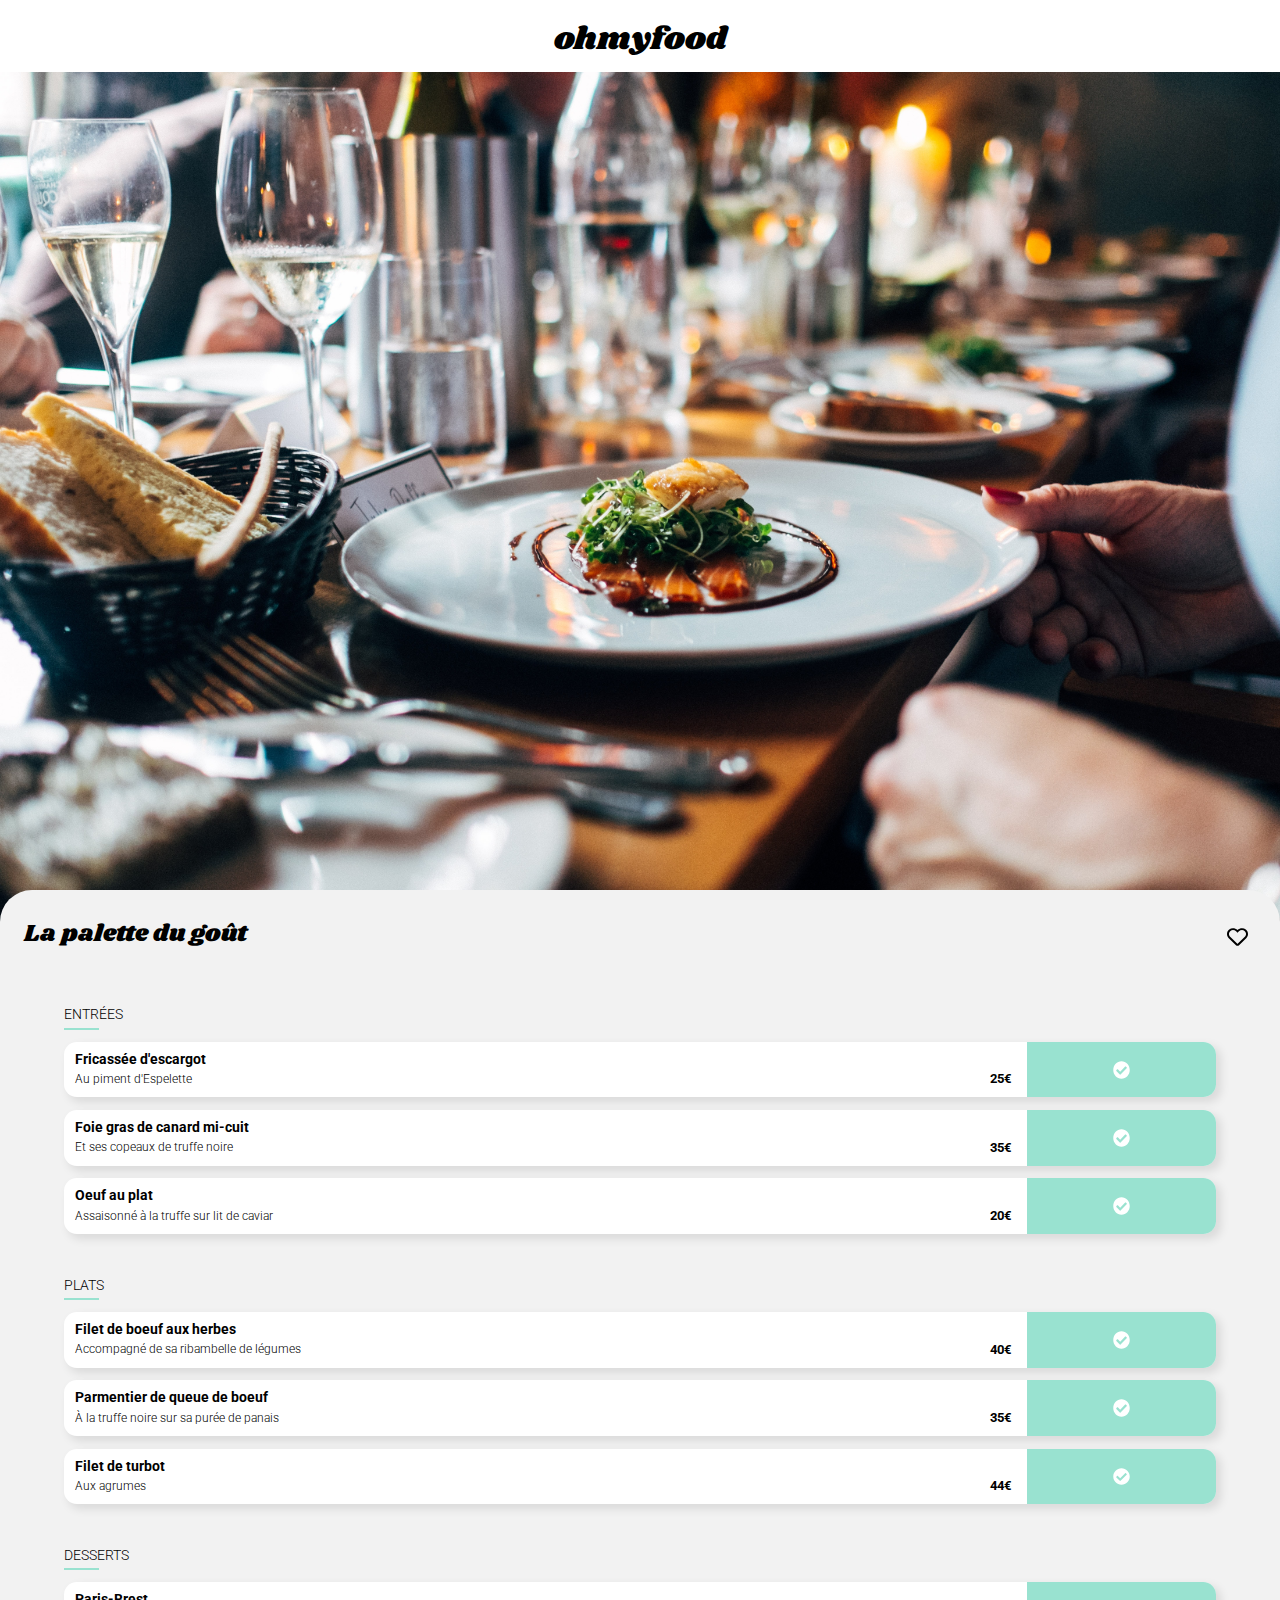
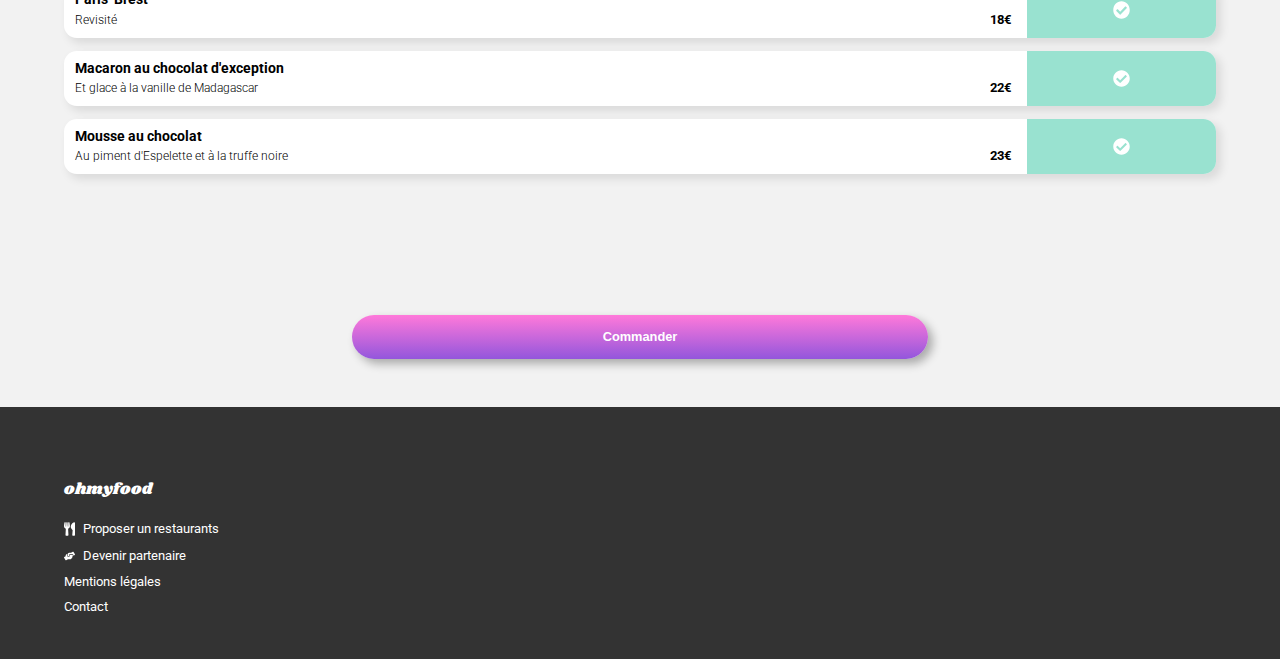
==== commit e7a50071: "add heart like" ====
--- a/lapalettedugoût.html
+++ b/lapalettedugoût.html
@@ -36,7 +36,7 @@
             <div class="restaurantmenu__presentation__title">
                 <h2>La palette du goût</h2>
                 <div class="restaurantmenu__presentation__title__like">
-                    <input class="restaurantmenu__presentation__title__like__checkbox" type="checkbox" name="like" value="like">
+                    <img src="images\icons\heart-regular.svg" alt="empty heart">
                 </div>
             </div>
         </section>
--- a/css/style.css
+++ b/css/style.css
@@ -1,10 +1,7 @@
 /*
-	Standard CSS Reset
-	This is used to account for differences in browsers.
-	Without a reset stylesheet there could be differences
-	between browsers when loading your html website.
-
-    Source: meyerweb.com
+
+CSS Reset------------------------------------------------
+
 */
 a,
 abbr,
@@ -164,6 +161,11 @@
   text-decoration: none;
 }
 
+/*
+
+Base-----------------------------------------------------
+
+*/
 * {
   box-sizing: border-box !important;
 }
@@ -196,8 +198,10 @@
 .presentation,
 .howdoesitwork,
 .restaurants,
+.restaurantmenu,
 .restaurantmenu__menu,
 .footer {
+  display: flex;
   flex-direction: column;
 }
 
@@ -205,7 +209,7 @@
 .howdoesitwork,
 .restaurants,
 .restaurantmenu__order {
-  padding-bottom: 4rem;
+  padding-bottom: 3rem;
 }
 
 .presentation__btn,
@@ -218,55 +222,33 @@
   color: white;
   cursor: pointer;
   white-space: nowrap;
-  font-size: 1rem;
-  margin: auto;
-  padding: 1rem .5rem;
-}
-
-.presentation__btn:hover,
-.restaurantmenu__order__btn:hover {
+  font-size: 0.8rem;
+  font-weight: 600;
+  min-width: 50%;
+  margin: 0 auto;
+  padding: 0.9rem 1rem;
+}
+
+.presentation__btn:hover, .presentation__btn:focus,
+.restaurantmenu__order__btn:hover,
+.restaurantmenu__order__btn:focus {
   background: linear-gradient(to bottom, #f995de 0%, #9e70d7 100%);
   box-shadow: 0.3rem 0.3rem 0.6rem rgba(0, 0, 0, 0.4);
   transition-duration: 400ms;
+  outline: none;
 }
 
 .restaurants__figcaption__like,
 .restaurantmenu__presentation__title__like {
-  display: flex;
-  align-items: center;
-  justify-content: center;
-}
-
-.restaurants__figcaption__like input[type="checkbox"],
-.restaurantmenu__presentation__title__like input[type="checkbox"] {
-  height: 2rem;
-  width: 2rem;
-  background-color: #d9d9d9;
+  width: 1.3rem;
+  margin: .3rem .5rem 0 0;
   cursor: pointer;
-  position: relative;
-}
-
-.restaurants__figcaption__like input[type="checkbox"]:hover,
-.restaurantmenu__presentation__title__like input[type="checkbox"]:hover {
-  background-color: #FF79DA;
-  transition-duration: 200ms;
-}
-
-.restaurants__figcaption__like input[type="checkbox"]:focus,
-.restaurantmenu__presentation__title__like input[type="checkbox"]:focus {
-  outline: none;
-}
-
-.restaurants__figcaption__like input[type="checkbox"]:checked,
-.restaurantmenu__presentation__title__like input[type="checkbox"]:checked {
-  background-color: #9356DC;
-  transition-duration: 200ms;
 }
 
 .header__logo {
   font-family: Shrikhand;
   font-size: 2rem;
-  margin: .5rem 0;
+  padding: 1.5rem 0 1rem 0;
   width: 100%;
   text-align: center;
 }
@@ -279,7 +261,7 @@
 .footer__logo {
   font-family: Shrikhand;
   color: white;
-  padding-bottom: 1rem;
+  padding: .7rem 0 1rem 0;
 }
 
 .footer__links li {
@@ -287,25 +269,36 @@
 }
 
 .footer__links img {
-  width: 10px;
+  width: .7rem;
+  height: .9rem;
+  margin-right: .3rem;
+  position: relative;
+  top: .2rem;
 }
 
 .footer__links a {
   color: white;
+  font-size: .8rem;
+  font-weight: 400;
 }
 
 .footer__links a:hover {
   color: #99E2D0;
 }
 
+/*
+
+page-index-----------------------------------------------
+
+*/
 .location {
   background-color: #d9d9d9;
-  box-shadow: inset 0 0.2rem 0.3rem -0.2rem rgba(0, 0, 0, 0.6);
+  box-shadow: inset 0 0.2rem 0.3rem -0.2rem rgba(0, 0, 0, 0.4);
 }
 
 .location__entry__icon {
-  width: 0.8rem;
-  margin-left: 2rem;
+  width: 0.7rem;
+  margin-left: 1.5rem;
 }
 
 .location__entry__input {
@@ -316,7 +309,7 @@
 ::placeholder {
   color: #333333;
   font-weight: bold;
-  font-size: 1rem;
+  font-size: .9rem;
 }
 
 .presentation {
@@ -328,27 +321,27 @@
 }
 
 .presentation__title {
-  font-size: 1.8rem;
+  font-size: 1.5rem;
   font-weight: 700;
   margin: 0.5rem auto;
 }
 
 .presentation__explanations {
-  font-size: 1.2rem;
+  font-size: 1rem;
   margin: 0.5rem auto 2rem auto;
 }
 
 .section__title {
-  font-size: 1.5rem;
+  font-size: 1.3rem;
   font-weight: 900;
-  margin: 2rem 0rem 1.5rem 0rem;
+  margin: 2rem 0rem 1rem 0rem;
 }
 
 .howdoesitwork__step {
   background-color: #f2f2f2;
   border-radius: 1.3rem;
-  box-shadow: 0.3rem 0.3rem 0.6rem rgba(0, 0, 0, 0.2);
-  margin: 0 auto;
+  box-shadow: 0.2rem 0.2rem 0.5rem rgba(0, 0, 0, 0.2);
+  margin: 0 auto 0 .5rem;
   font-weight: bold;
   padding: 1rem 0 1.5rem 0;
   cursor: default;
@@ -359,12 +352,13 @@
   background-color: #9356DC;
   border-radius: 50%;
   color: white;
-  font-size: 0.5em;
-  height: 1rem;
-  width: 1rem;
-  padding: 0.32rem;
+  font-size: 0.6em;
+  height: 1.3rem;
+  width: 1.3rem;
+  text-align: center;
+  padding-top: .4rem;
   position: relative;
-  left: -0.5rem;
+  left: -.6rem;
 }
 
 .howdoesitwork__step__icon {
@@ -377,11 +371,12 @@
 }
 
 .howdoesitwork__step + .howdoesitwork__step {
-  margin-top: 1rem;
-}
-
-#howdoesitwork__step3 {
-  background-color: rgba(144, 88, 218, 0.1);
+  margin-top: 1.3rem;
+}
+
+.howdoesitwork__step:hover {
+  background-color: rgba(144, 88, 218, 0.2);
+  transition: 0.3s;
 }
 
 .restaurants {
@@ -391,15 +386,10 @@
 
 .restaurants__card {
   background-color: white;
-  box-shadow: 0.3rem 0.3rem 0.6rem rgba(0, 0, 0, 0.3);
+  box-shadow: 0.2rem 0.2rem 0.5rem rgba(0, 0, 0, 0.2);
   border-radius: 1rem;
   margin: 0.5rem auto;
   position: relative;
-}
-
-.restaurants__card:hover {
-  transform: scale(1.01);
-  transition-duration: 200ms;
 }
 
 .restaurants__photo {
@@ -413,7 +403,7 @@
   background-color: #99E2D0;
   border-radius: 0.1rem;
   color: #219175;
-  font-size: 0.9rem;
+  font-size: 0.7rem;
   font-weight: 500;
   padding: 0.4rem 0.6rem 0.3rem 0.6rem;
   position: absolute;
@@ -422,20 +412,28 @@
 }
 
 .restaurants__figcaption {
-  padding: 1rem 1rem;
+  padding: .8rem;
   display: flex;
   justify-content: space-between;
 }
 
+.restaurants__figcaption__text {
+  font-size: .9rem;
+}
+
 .restaurants__figcaption__text__namerestaurant {
-  font-size: 1.2rem;
-  font-weight: bold;
+  font-size: 1rem;
+  font-weight: 900;
   margin-bottom: 0.5rem;
 }
 
+/*
+
+page-restaurant------------------------------------------
+
+*/
 .restaurantmenu {
-  display: flex;
-  flex-direction: column;
+  background-color: #f2f2f2;
 }
 
 .restaurantmenu__presentation {
@@ -447,20 +445,16 @@
 }
 
 .restaurantmenu__presentation__title {
-  background-color: white;
-  border-radius: 3rem 3rem 0 0;
+  background-color: #f2f2f2;
+  border-radius: 2rem 2rem 0 0;
   font-family: Shrikhand;
-  font-size: 2rem;
+  font-size: 1.5rem;
   position: absolute;
-  bottom: 0rem;
-  padding: 2.3rem 2rem 0 1.5rem;
+  bottom: -1.5rem;
+  padding: 2rem 1.5rem 0 1.5rem;
   width: 100%;
   display: flex;
   justify-content: space-between;
-}
-
-.restaurantmenu__presentation__title__like {
-  width: 2rem;
 }
 
 .restaurantmenu__menu {
@@ -468,32 +462,42 @@
 }
 
 .restaurantmenu__menu__mealstep {
-  font-size: 1rem;
-  text-decoration: underline 0.15rem #99E2D0;
+  font-size: 0.9rem;
+  margin: 0 0 .4rem 0;
   text-transform: uppercase;
-}
-
-.restaurantmenu__menu__order {
-  width: 50%;
-  margin: 1rem auto;
+  position: relative;
+}
+
+.restaurantmenu__menu__mealstep:after {
+  content: "";
+  position: absolute;
+  left: 0;
+  top: 1.2rem;
+  height: .15rem;
+  width: 2.2rem;
+  background-color: #99E2D0;
+}
+
+.restaurantmenu__menu__mealstep ~ .restaurantmenu__menu__mealstep {
+  margin-top: 2rem;
 }
 
 .menu__dish {
   background-color: white;
-  box-shadow: 0.3rem 0.3rem 0.6rem rgba(0, 0, 0, 0.3);
+  box-shadow: 0.3rem 0.3rem 0.6rem rgba(0, 0, 0, 0.1);
   border-radius: 0.8rem;
   display: flex;
   cursor: default;
-  margin: 1rem auto;
+  margin: .8rem auto;
 }
 
 .menu__dish--text, .menu__dish--selection {
-  padding: 0.4rem 0.7rem;
+  padding: 0.5rem 0.7rem;
 }
 
 .menu__dish--text {
-  font-size: 0.8rem;
-  line-height: 1.5rem;
+  font-size: 0.75rem;
+  line-height: 1.2rem;
   width: 100%;
   white-space: nowrap;
   text-overflow: ellipsis;
@@ -502,11 +506,11 @@
 
 .menu__dish--text strong {
   font-weight: bold;
-  font-size: 1rem;
+  font-size: 0.9rem;
 }
 
 .menu__dish--price {
-  font-size: 0.9rem;
+  font-size: 0.8rem;
   font-weight: bold;
   text-align: right;
   display: flex;
@@ -517,7 +521,7 @@
 .menu__dish--selection {
   background-color: #99E2D0;
   border-radius: 0 0.8rem 0.8rem 0;
-  width: 13%;
+  width: 20%;
   display: flex;
 }
 
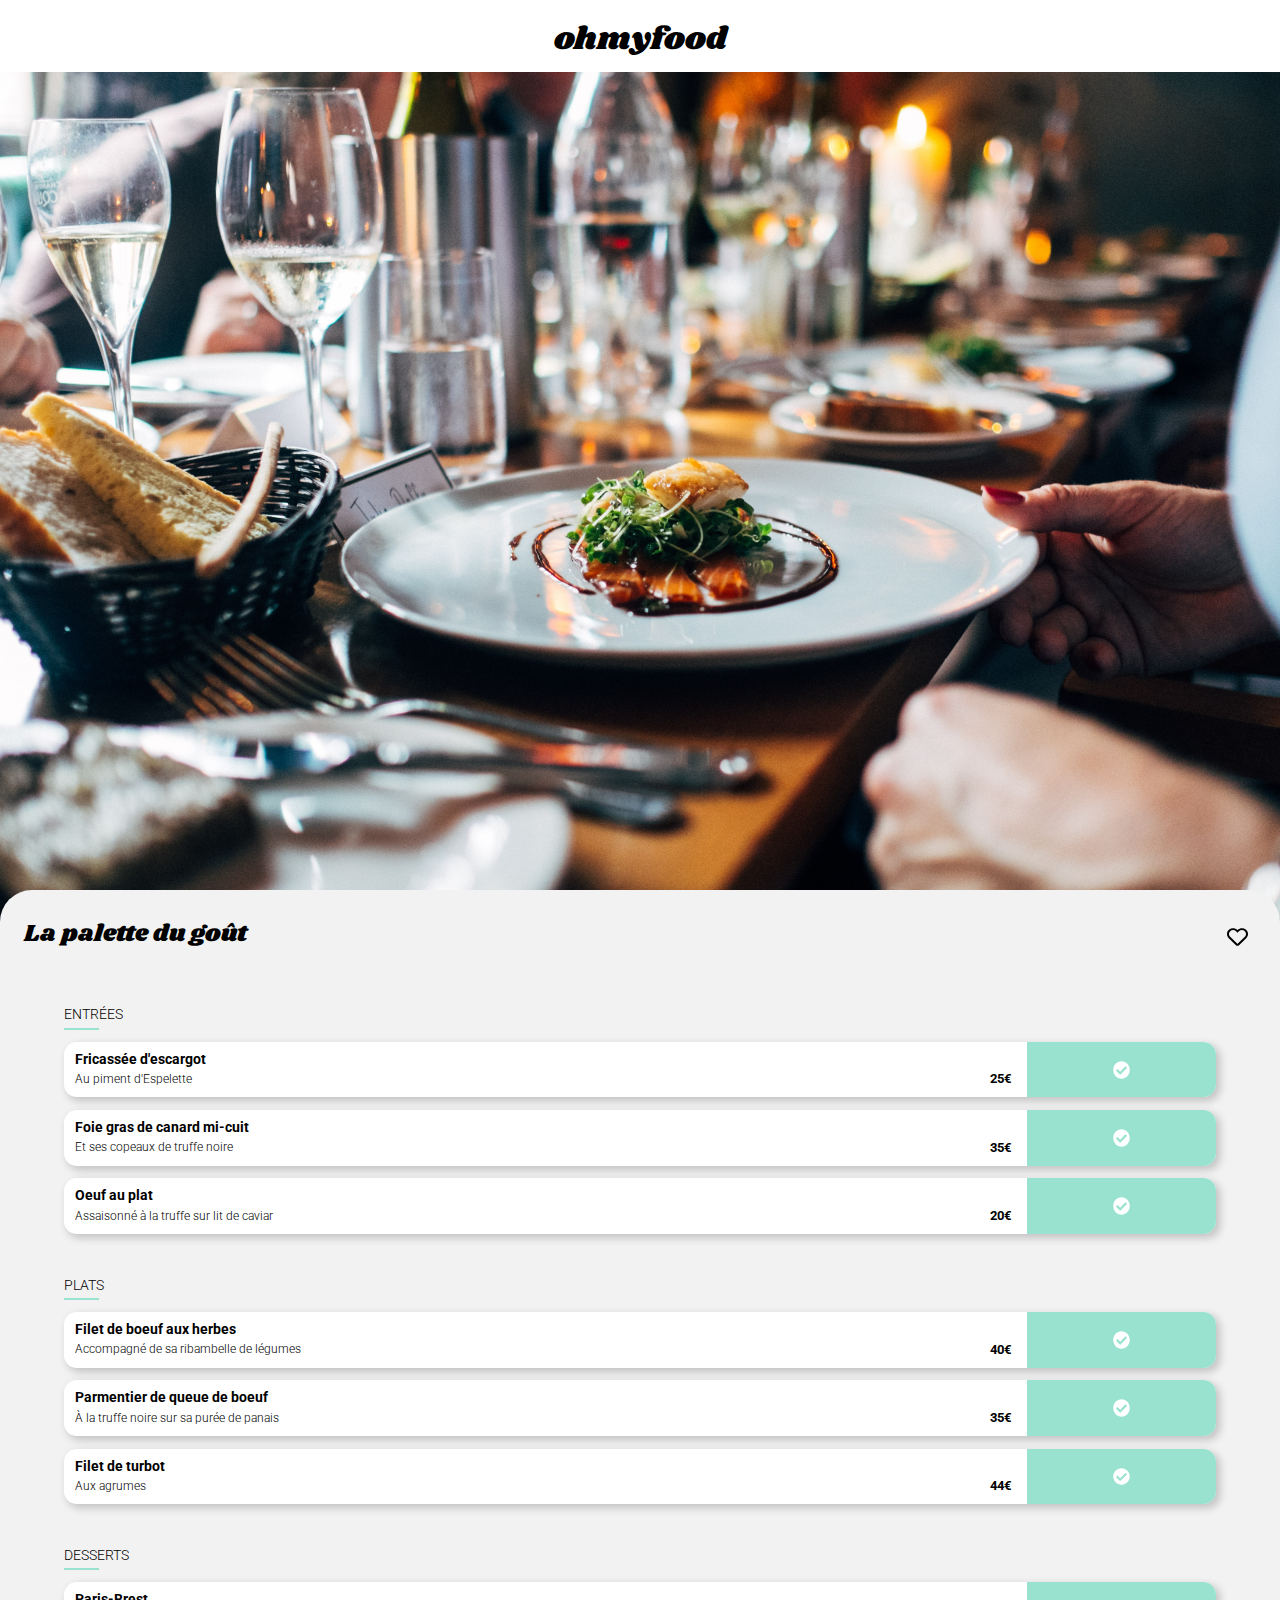
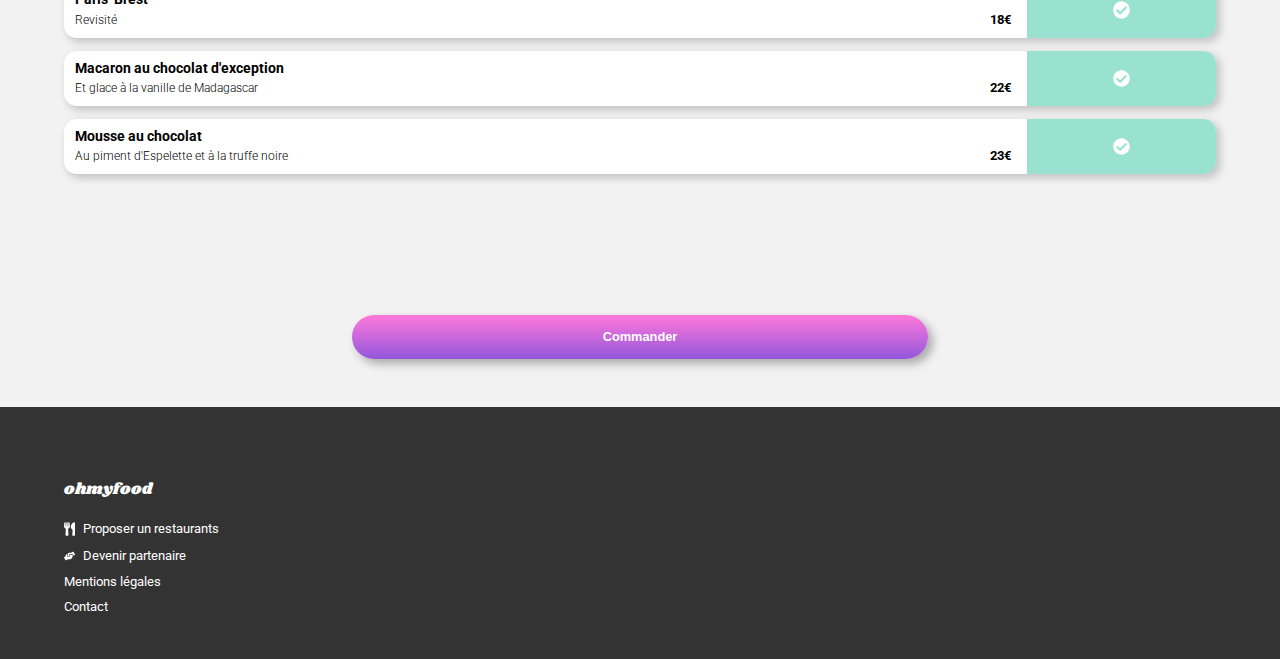
==== commit 60e72af9: "correction css name origin" ====
--- a/lapalettedugoût.html
+++ b/lapalettedugoût.html
@@ -11,7 +11,7 @@
     <meta name='description' content='Réservez le menu qui vous convient' />
     <meta name='author' content='Gillet-Garas Samantha' />
 
-    <link rel='stylesheet' href='css/style.css' />
+    <link rel='stylesheet' href='css/main.css' />
 
     <link href="https://fonts.googleapis.com/css2?family=Shrikhand&display=swap" rel="stylesheet">
     <link href="https://fonts.googleapis.com/css2?family=Roboto&family=Shrikhand&display=swap" rel="stylesheet">
--- a/css/main.css
+++ b/css/main.css
@@ -0,0 +1,687 @@
+/*
+
+CSS Reset------------------------------------------------
+
+*/
+a,
+abbr,
+acronym,
+address,
+applet,
+article,
+aside,
+audio,
+b,
+big,
+blockquote,
+body,
+canvas,
+caption,
+center,
+cite,
+code,
+dd,
+del,
+details,
+dfn,
+div,
+dl,
+dt,
+em,
+embed,
+fieldset,
+figcaption,
+figure,
+footer,
+form,
+h1,
+h2,
+h3,
+h4,
+h5,
+h6,
+header,
+hgroup,
+html,
+i,
+iframe,
+img,
+ins,
+kbd,
+label,
+legend,
+li,
+mark,
+menu,
+nav,
+object,
+ol,
+output,
+p,
+pre,
+q,
+ruby,
+s,
+samp,
+section,
+small,
+span,
+strike,
+strong,
+sub,
+summary,
+sup,
+table,
+tbody,
+td,
+tfoot,
+th,
+thead,
+time,
+tr,
+tt,
+u,
+ul,
+var,
+video {
+  margin: 0;
+  padding: 0;
+  border: 0;
+  font-size: 100%;
+  font: inherit;
+  vertical-align: baseline;
+}
+
+article,
+aside,
+details,
+figcaption,
+figure,
+footer,
+header,
+hgroup,
+menu,
+nav,
+section {
+  display: block;
+}
+
+body {
+  line-height: 1;
+}
+
+ol,
+ul {
+  list-style: none;
+}
+
+blockquote,
+q {
+  quotes: none;
+}
+
+blockquote:after,
+blockquote:before,
+q:after,
+q:before {
+  content: "";
+  content: none;
+}
+
+table {
+  border-collapse: collapse;
+  border-spacing: 0;
+}
+
+input,
+textarea {
+  border-radius: 0;
+}
+
+input {
+  -moz-appearance: none;
+  -webkit-appearance: none;
+  appearance: none;
+  border: none;
+}
+
+html {
+  -webkit-text-size-adjust: 100%;
+  -moz-text-size-adjust: 100%;
+  -ms-text-size-adjust: 100%;
+}
+
+a {
+  color: black;
+  text-decoration: none;
+}
+
+a:visited {
+  text-decoration: none;
+}
+
+* {
+  -webkit-box-sizing: border-box !important;
+  box-sizing: border-box !important;
+}
+
+html {
+  scroll-behavior: smooth;
+}
+
+body {
+  font-family: Roboto;
+  font-weight: 300;
+  margin: 0;
+}
+
+.header__logo {
+  font-family: Shrikhand;
+  font-size: 2rem;
+  padding: 1.5rem 0 1rem 0;
+  width: 100%;
+  text-align: center;
+}
+
+.footer {
+  display: -webkit-box;
+  display: -ms-flexbox;
+  display: flex;
+  -webkit-box-pack: center;
+  -ms-flex-pack: center;
+  justify-content: center;
+  -ms-flex-line-pack: center;
+  align-content: center;
+  width: 100%;
+  padding: 5%;
+  display: -webkit-box;
+  display: -ms-flexbox;
+  display: flex;
+  -webkit-box-orient: vertical;
+  -webkit-box-direction: normal;
+  -ms-flex-direction: column;
+  flex-direction: column;
+  background-color: #333333;
+  padding-bottom: 2.5rem;
+}
+
+.footer__logo {
+  font-family: Shrikhand;
+  color: white;
+  padding: 0.7rem 0 1rem 0;
+}
+
+.footer__links li {
+  padding: 0.3rem 0;
+}
+
+.footer__links img {
+  width: 0.7rem;
+  height: 0.9rem;
+  margin-right: 0.3rem;
+  position: relative;
+  top: 0.2rem;
+}
+
+.footer__links a {
+  color: white;
+  font-size: 0.8rem;
+  font-weight: 400;
+}
+
+.footer__links a:hover {
+  color: #99E2D0;
+}
+
+/*
+
+page-index-----------------------------------------------
+
+*/
+.location {
+  display: -webkit-box;
+  display: -ms-flexbox;
+  display: flex;
+  -webkit-box-pack: center;
+  -ms-flex-pack: center;
+  justify-content: center;
+  -ms-flex-line-pack: center;
+  align-content: center;
+  width: 100%;
+  padding: 5%;
+  background-color: #d9d9d9;
+  -webkit-box-shadow: inset 0 0.2rem 0.3rem -0.2rem rgba(0, 0, 0, 0.4);
+  box-shadow: inset 0 0.2rem 0.3rem -0.2rem rgba(0, 0, 0, 0.4);
+}
+
+.location__entry__icon {
+  width: 0.7rem;
+  margin-left: 1.5rem;
+}
+
+.location__entry__input {
+  background-color: #d9d9d9;
+  margin-left: 0.5rem;
+}
+
+::-webkit-input-placeholder {
+  color: #333333;
+  font-weight: bold;
+  font-size: 0.9rem;
+}
+
+::-moz-placeholder {
+  color: #333333;
+  font-weight: bold;
+  font-size: 0.9rem;
+}
+
+:-ms-input-placeholder {
+  color: #333333;
+  font-weight: bold;
+  font-size: 0.9rem;
+}
+
+::-ms-input-placeholder {
+  color: #333333;
+  font-weight: bold;
+  font-size: 0.9rem;
+}
+
+::placeholder {
+  color: #333333;
+  font-weight: bold;
+  font-size: 0.9rem;
+}
+
+.presentation {
+  display: -webkit-box;
+  display: -ms-flexbox;
+  display: flex;
+  -webkit-box-pack: center;
+  -ms-flex-pack: center;
+  justify-content: center;
+  -ms-flex-line-pack: center;
+  align-content: center;
+  width: 100%;
+  padding: 5%;
+  display: -webkit-box;
+  display: -ms-flexbox;
+  display: flex;
+  -webkit-box-orient: vertical;
+  -webkit-box-direction: normal;
+  -ms-flex-direction: column;
+  flex-direction: column;
+  padding-bottom: 3rem;
+  background-color: #f2f2f2;
+}
+
+.presentation__title, .presentation__explanations {
+  text-align: center;
+}
+
+.presentation__title {
+  font-size: 1.5rem;
+  font-weight: 700;
+  margin: 0.5rem auto;
+}
+
+.presentation__explanations {
+  font-size: 1rem;
+  margin: 0.5rem auto 2rem auto;
+}
+
+.section__title {
+  font-size: 1.3rem;
+  font-weight: 900;
+  margin: 2rem 0rem 1rem 0rem;
+}
+
+.howdoesitwork {
+  display: -webkit-box;
+  display: -ms-flexbox;
+  display: flex;
+  -webkit-box-pack: center;
+  -ms-flex-pack: center;
+  justify-content: center;
+  -ms-flex-line-pack: center;
+  align-content: center;
+  width: 100%;
+  padding: 5%;
+  display: -webkit-box;
+  display: -ms-flexbox;
+  display: flex;
+  -webkit-box-orient: vertical;
+  -webkit-box-direction: normal;
+  -ms-flex-direction: column;
+  flex-direction: column;
+  padding-bottom: 3rem;
+}
+
+.howdoesitwork__step {
+  background-color: #f2f2f2;
+  border-radius: 1.3rem;
+  -webkit-box-shadow: 0.2rem 0.2rem 0.5rem rgba(0, 0, 0, 0.2);
+  box-shadow: 0.2rem 0.2rem 0.5rem rgba(0, 0, 0, 0.2);
+  margin: 0 auto 0 0.5rem;
+  font-weight: bold;
+  padding: 1rem 0 1.5rem 0;
+  cursor: default;
+}
+
+.howdoesitwork__step__number {
+  display: inline-block;
+  background-color: #9356DC;
+  border-radius: 50%;
+  color: white;
+  font-size: 0.6em;
+  height: 1.3rem;
+  width: 1.3rem;
+  text-align: center;
+  padding-top: 0.4rem;
+  position: relative;
+  left: -0.6rem;
+}
+
+.howdoesitwork__step__icon {
+  width: 1.5rem;
+  height: 1.5rem;
+  padding-top: 0.5rem;
+  margin: auto 0.6rem auto 0.4rem;
+  position: relative;
+  top: 0.15rem;
+}
+
+.howdoesitwork__step + .howdoesitwork__step {
+  margin-top: 1.3rem;
+}
+
+.howdoesitwork__step:hover {
+  background-color: rgba(144, 88, 218, 0.2);
+  -webkit-transition: 0.3s;
+  -o-transition: 0.3s;
+  transition: 0.3s;
+}
+
+.restaurants {
+  display: -webkit-box;
+  display: -ms-flexbox;
+  display: flex;
+  -webkit-box-pack: center;
+  -ms-flex-pack: center;
+  justify-content: center;
+  -ms-flex-line-pack: center;
+  align-content: center;
+  width: 100%;
+  padding: 5%;
+  display: -webkit-box;
+  display: -ms-flexbox;
+  display: flex;
+  -webkit-box-orient: vertical;
+  -webkit-box-direction: normal;
+  -ms-flex-direction: column;
+  flex-direction: column;
+  padding-bottom: 3rem;
+  background-color: #f2f2f2;
+  font-size: 1.2em;
+}
+
+.restaurants__card {
+  background-color: white;
+  -webkit-box-shadow: 0.2rem 0.2rem 0.5rem rgba(0, 0, 0, 0.2);
+  box-shadow: 0.2rem 0.2rem 0.5rem rgba(0, 0, 0, 0.2);
+  border-radius: 1rem;
+  margin: 0.5rem auto;
+  position: relative;
+}
+
+.restaurants__photo {
+  height: 200px;
+  width: 100%;
+  -o-object-fit: cover;
+  object-fit: cover;
+  border-radius: 1rem 1rem 0 0;
+}
+
+.restaurants__newtag {
+  background-color: #99E2D0;
+  border-radius: 0.1rem;
+  color: #219175;
+  font-size: 0.7rem;
+  font-weight: 500;
+  padding: 0.4rem 0.6rem 0.3rem 0.6rem;
+  position: absolute;
+  top: 1rem;
+  right: 1rem;
+}
+
+.restaurants__figcaption {
+  padding: 0.8rem;
+  display: -webkit-box;
+  display: -ms-flexbox;
+  display: flex;
+  -webkit-box-pack: justify;
+  -ms-flex-pack: justify;
+  justify-content: space-between;
+}
+
+.restaurants__figcaption__text {
+  font-size: 0.9rem;
+}
+
+.restaurants__figcaption__text__namerestaurant {
+  font-size: 1rem;
+  font-weight: 900;
+  margin-bottom: 0.5rem;
+}
+
+/*
+
+page-restaurant------------------------------------------
+
+*/
+.restaurantmenu {
+  display: -webkit-box;
+  display: -ms-flexbox;
+  display: flex;
+  -webkit-box-orient: vertical;
+  -webkit-box-direction: normal;
+  -ms-flex-direction: column;
+  flex-direction: column;
+  background-color: #f2f2f2;
+}
+
+.restaurantmenu__presentation {
+  position: relative;
+}
+
+.restaurantmenu__presentation__illustration img {
+  width: 100%;
+}
+
+.restaurantmenu__presentation__title {
+  display: -webkit-box;
+  display: -ms-flexbox;
+  display: flex;
+  -webkit-box-pack: center;
+  -ms-flex-pack: center;
+  justify-content: center;
+  -ms-flex-line-pack: center;
+  align-content: center;
+  width: 100%;
+  padding: 5%;
+  background-color: #f2f2f2;
+  border-radius: 2rem 2rem 0 0;
+  font-family: Shrikhand;
+  font-size: 1.5rem;
+  position: absolute;
+  bottom: -1.5rem;
+  padding: 2rem 1.5rem 0 1.5rem;
+  width: 100%;
+  display: -webkit-box;
+  display: -ms-flexbox;
+  display: flex;
+  -webkit-box-pack: justify;
+  -ms-flex-pack: justify;
+  justify-content: space-between;
+}
+
+.restaurantmenu__menu {
+  display: -webkit-box;
+  display: -ms-flexbox;
+  display: flex;
+  -webkit-box-pack: center;
+  -ms-flex-pack: center;
+  justify-content: center;
+  -ms-flex-line-pack: center;
+  align-content: center;
+  width: 100%;
+  padding: 5%;
+  display: -webkit-box;
+  display: -ms-flexbox;
+  display: flex;
+  -webkit-box-orient: vertical;
+  -webkit-box-direction: normal;
+  -ms-flex-direction: column;
+  flex-direction: column;
+  margin-top: 1rem;
+}
+
+.restaurantmenu__menu__mealstep {
+  font-size: 0.9rem;
+  margin: 0 0 0.4rem 0;
+  text-transform: uppercase;
+  position: relative;
+}
+
+.restaurantmenu__menu__mealstep:after {
+  content: "";
+  position: absolute;
+  left: 0;
+  top: 1.2rem;
+  height: 0.15rem;
+  width: 2.2rem;
+  background-color: #99E2D0;
+}
+
+.restaurantmenu__menu__mealstep ~ .restaurantmenu__menu__mealstep {
+  margin-top: 2rem;
+}
+
+.menu__dish {
+  background-color: white;
+  -webkit-box-shadow: 0.2rem 0.2rem 0.5rem rgba(0, 0, 0, 0.2);
+  box-shadow: 0.2rem 0.2rem 0.5rem rgba(0, 0, 0, 0.2);
+  border-radius: 0.8rem;
+  display: -webkit-box;
+  display: -ms-flexbox;
+  display: flex;
+  cursor: default;
+  margin: 0.8rem auto;
+}
+
+.menu__dish--text, .menu__dish--selection {
+  padding: 0.5rem 0.7rem;
+}
+
+.menu__dish--text {
+  font-size: 0.75rem;
+  line-height: 1.2rem;
+  width: 100%;
+  white-space: nowrap;
+  -o-text-overflow: ellipsis;
+  text-overflow: ellipsis;
+  overflow: hidden;
+}
+
+.menu__dish--text strong {
+  font-weight: bold;
+  font-size: 0.9rem;
+}
+
+.menu__dish--price {
+  font-size: 0.8rem;
+  font-weight: bold;
+  text-align: right;
+  display: -webkit-box;
+  display: -ms-flexbox;
+  display: flex;
+  -ms-flex-item-align: end;
+  align-self: flex-end;
+  padding: 0 1rem 0.7rem 0;
+}
+
+.menu__dish--selection {
+  background-color: #99E2D0;
+  border-radius: 0 0.8rem 0.8rem 0;
+  width: 20%;
+  display: -webkit-box;
+  display: -ms-flexbox;
+  display: flex;
+}
+
+.menu__dish--selection img {
+  width: 1.1rem;
+  margin: auto;
+}
+
+.menu__dish--selection:hover {
+  cursor: pointer;
+}
+
+.restaurantmenu__order {
+  display: -webkit-box;
+  display: -ms-flexbox;
+  display: flex;
+  -webkit-box-pack: center;
+  -ms-flex-pack: center;
+  justify-content: center;
+  -ms-flex-line-pack: center;
+  align-content: center;
+  width: 100%;
+  padding: 5%;
+  padding-bottom: 3rem;
+}
+
+.presentation__btn,
+.restaurantmenu__order__btn {
+  background-color: #FF79DA;
+  background: -webkit-gradient(linear, left top, left bottom, from(#FF79DA), to(#9356DC));
+  background: -o-linear-gradient(top, #FF79DA 0%, #9356DC 100%);
+  background: linear-gradient(to bottom, #FF79DA 0%, #9356DC 100%);
+  border-radius: 3rem;
+  border: none;
+  -webkit-box-shadow: 0.3rem 0.3rem 0.6rem rgba(0, 0, 0, 0.3);
+  box-shadow: 0.3rem 0.3rem 0.6rem rgba(0, 0, 0, 0.3);
+  color: white;
+  cursor: pointer;
+  white-space: nowrap;
+  font-size: 0.8rem;
+  font-weight: 600;
+  min-width: 50%;
+  margin: 0 auto;
+  padding: 0.9rem 1rem;
+}
+
+.presentation__btn:hover, .presentation__btn:focus,
+.restaurantmenu__order__btn:hover,
+.restaurantmenu__order__btn:focus {
+  background: -webkit-gradient(linear, left top, left bottom, from(#f995de), to(#9e70d7));
+  background: -o-linear-gradient(top, #f995de 0%, #9e70d7 100%);
+  background: linear-gradient(to bottom, #f995de 0%, #9e70d7 100%);
+  -webkit-box-shadow: 0.3rem 0.3rem 0.6rem rgba(0, 0, 0, 0.4);
+  box-shadow: 0.3rem 0.3rem 0.6rem rgba(0, 0, 0, 0.4);
+  -webkit-transition-duration: 400ms;
+  -o-transition-duration: 400ms;
+  transition-duration: 400ms;
+  outline: none;
+}
+
+.restaurants__figcaption__like,
+.restaurantmenu__presentation__title__like {
+  width: 1.3rem;
+  margin: .3rem .5rem 0 0;
+  cursor: pointer;
+}
+
+/*# sourceMappingURL=main.css.map */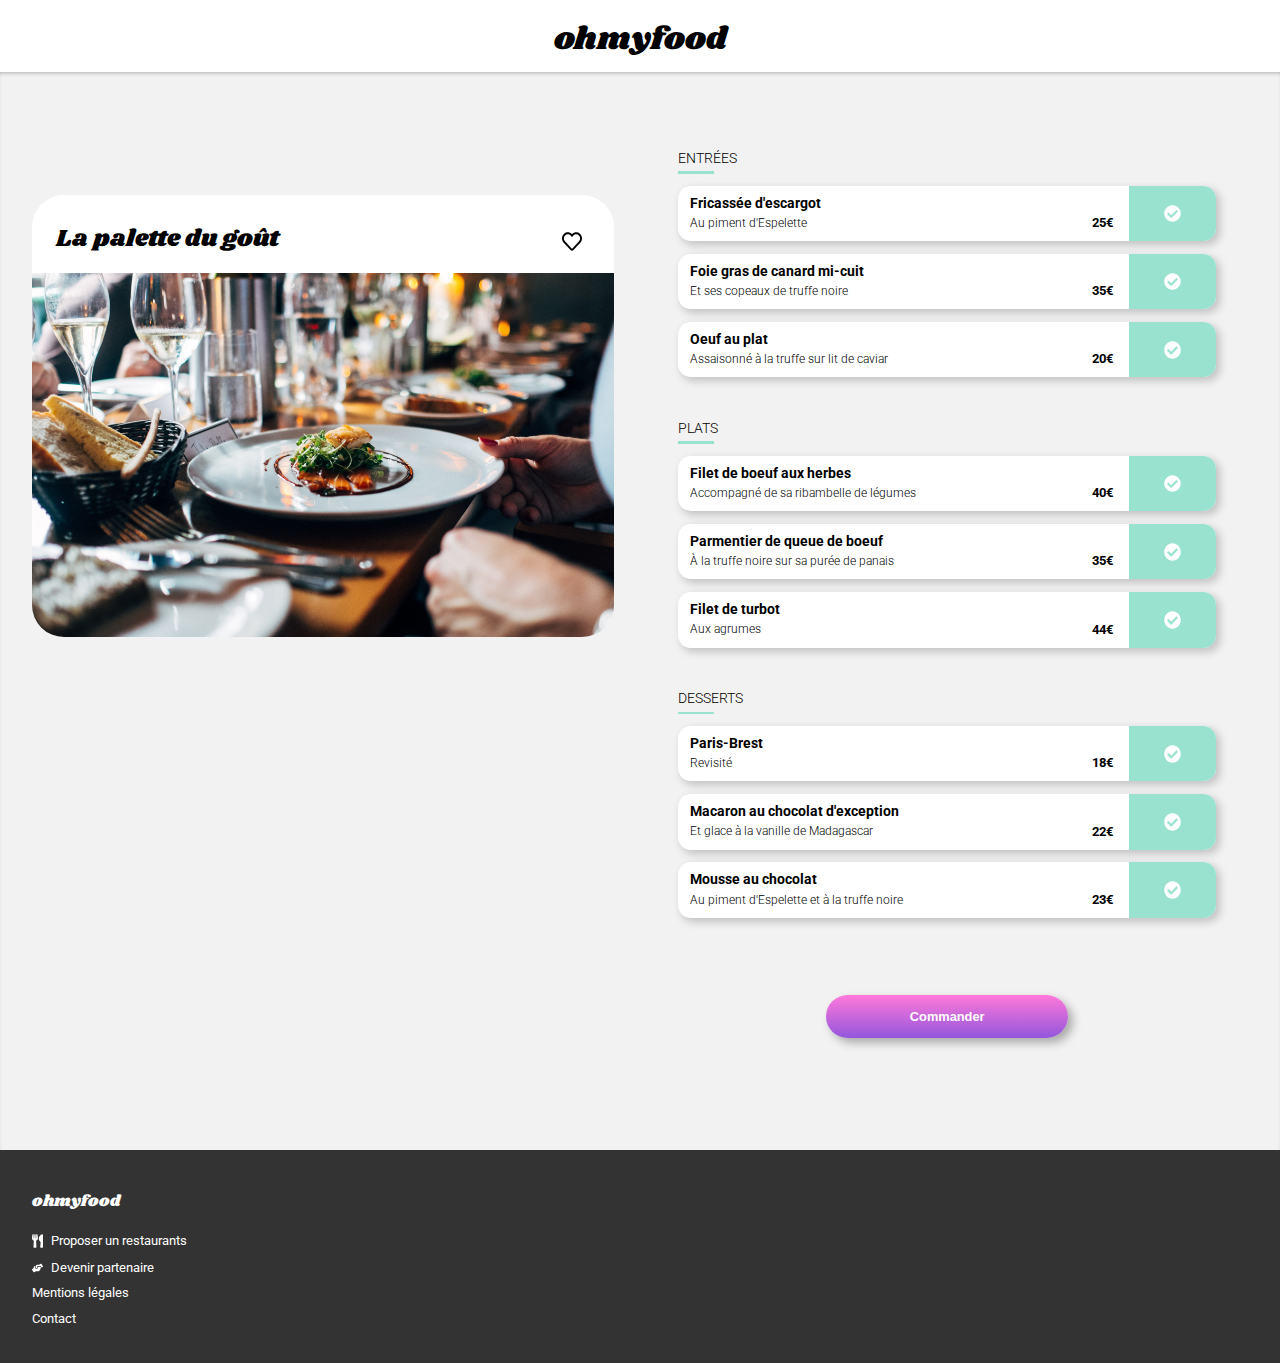
==== commit 5adb93c1: "media-queries pc version 1st draft" ====
--- a/lapalettedugoût.html
+++ b/lapalettedugoût.html
@@ -43,144 +43,146 @@
 
         <!-- restaurant menu -->
         <section class="restaurantmenu__menu">
-            <h3 class="restaurantmenu__menu__mealstep">Entrées</h3>
-
-            <ul class="menu">
-
-                <li class="menu__dish">
-                    <p class="menu__dish--text">
-                        <strong>Fricassée d'escargot</strong><br />
-                        <span>
-                            Au piment d'Espelette</span>
-                    </p>
-                    <p class="menu__dish--price">
-                        25€
-                    </p>
-                    <div class="menu__dish--selection">
-                        <img src="images\icons\check-circle-solid.svg" alt="icon-check">
-                    </div>
-                </li>
-
-                <li class="menu__dish">
-                    <p class="menu__dish--text">
-                        <strong>Foie gras de canard mi-cuit</strong><br />
-                        <span>
-                            Et ses copeaux de truffe noire</span>
-                    </p>
-                    <p class="menu__dish--price">
-                        35€
-                    </p>
-                    <div class="menu__dish--selection">
-                        <img src="images\icons\check-circle-solid.svg" alt="icon-check">
-                    </div>
-                </li>
-                <li class="menu__dish">
-                    <p class="menu__dish--text">
-                        <strong>Oeuf au plat</strong><br />
-                        <span>
-                            Assaisonné à la truffe sur lit de caviar</span>
-                    </p>
-                    <p class="menu__dish--price">
-                        20€
-                    </p>
-                    <div class="menu__dish--selection">
-                        <img src="images\icons\check-circle-solid.svg" alt="icon-check">
-                    </div>
-                </li>
-            </ul>
-
-            <h3 class="restaurantmenu__menu__mealstep">Plats</h3>
-            <ul class="menu">
-                <li class="menu__dish">
-                    <p class="menu__dish--text">
-                        <strong>Filet de boeuf aux herbes</strong><br />
-                        <span>
-                            Accompagné de sa ribambelle de légumes</span>
-                    </p>
-                    <p class="menu__dish--price">
-                        40€
-                    </p>
-                    <div class="menu__dish--selection">
-                        <img src="images\icons\check-circle-solid.svg" alt="icon-check">
-                    </div>
-                </li>
-                <li class="menu__dish">
-                    <p class="menu__dish--text">
-                        <strong>Parmentier de queue de boeuf</strong><br />
-                        <span>
-                            À la truffe noire sur sa purée de panais</span>
-                    </p>
-                    <p class="menu__dish--price">
-                        35€
-                    </p>
-                    <div class="menu__dish--selection">
-                        <img src="images\icons\check-circle-solid.svg" alt="icon-check">
-                    </div>
-                </li>
-                <li class="menu__dish">
-                    <p class="menu__dish--text">
-                        <strong>Filet de turbot</strong><br />
-                        <span>
-                            Aux agrumes</span>
-                    </p>
-                    <p class="menu__dish--price">
-                        44€
-                    </p>
-                    <div class="menu__dish--selection">
-                        <img src="images\icons\check-circle-solid.svg" alt="icon-check">
-                    </div>
-                </li>
-            </ul>
-
-            <h3 class="restaurantmenu__menu__mealstep">Desserts</h3>
-            <ul class="menu">
-                <li class="menu__dish">
-                    <p class="menu__dish--text">
-                        <strong>Paris-Brest</strong><br />
-                        <span>
-                            Revisité</span>
-                    </p>
-                    <p class="menu__dish--price">
-                        18€
-                    </p>
-                    <div class="menu__dish--selection">
-                        <img src="images\icons\check-circle-solid.svg" alt="icon-check">
-                    </div>
-                </li>
-                <li class="menu__dish">
-                    <p class="menu__dish--text">
-                        <strong>Macaron au chocolat d'exception</strong><br />
-                        <span>
-                            Et glace à la vanille de Madagascar</span>
-
-                    </p>
-                    <p class="menu__dish--price">
-                        22€
-                    </p>
-                    <div class="menu__dish--selection">
-                        <img src="images\icons\check-circle-solid.svg" alt="icon-check">
-                    </div>
-                </li>
-                <li class="menu__dish">
-                    <p class="menu__dish--text">
-                        <strong>Mousse au chocolat</strong><br />
-                        <span>
-                            Au piment d'Espelette et à la truffe noire</span>
-
-                    </p>
-                    <p class="menu__dish--price">
-                        23€
-                    </p>
-                    <div class="menu__dish--selection">
-                        <img src="images\icons\check-circle-solid.svg" alt="icon-check">
-                    </div>
-                </li>
-            </ul>
+
+                <h3 class="restaurantmenu__menu__mealstep">Entrées</h3>
+                <ul class="menu">
+                    <li class="menu__dish">
+                        <p class="menu__dish--text">
+                            <strong>Fricassée d'escargot</strong><br />
+                            <span>
+                                Au piment d'Espelette</span>
+                        </p>
+                        <p class="menu__dish--price">
+                            25€
+                        </p>
+                        <div class="menu__dish--selection">
+                            <img src="images\icons\check-circle-solid.svg" alt="icon-check">
+                        </div>
+                    </li>
+
+                    <li class="menu__dish">
+                        <p class="menu__dish--text">
+                            <strong>Foie gras de canard mi-cuit</strong><br />
+                            <span>
+                                Et ses copeaux de truffe noire</span>
+                        </p>
+                        <p class="menu__dish--price">
+                            35€
+                        </p>
+                        <div class="menu__dish--selection">
+                            <img src="images\icons\check-circle-solid.svg" alt="icon-check">
+                        </div>
+                    </li>
+                    <li class="menu__dish">
+                        <p class="menu__dish--text">
+                            <strong>Oeuf au plat</strong><br />
+                            <span>
+                                Assaisonné à la truffe sur lit de caviar</span>
+                        </p>
+                        <p class="menu__dish--price">
+                            20€
+                        </p>
+                        <div class="menu__dish--selection">
+                            <img src="images\icons\check-circle-solid.svg" alt="icon-check">
+                        </div>
+                    </li>
+                </ul>
+
+                <h3 class="restaurantmenu__menu__mealstep">Plats</h3>
+                <ul class="menu">
+                    <li class="menu__dish">
+                        <p class="menu__dish--text">
+                            <strong>Filet de boeuf aux herbes</strong><br />
+                            <span>
+                                Accompagné de sa ribambelle de légumes</span>
+                        </p>
+                        <p class="menu__dish--price">
+                            40€
+                        </p>
+                        <div class="menu__dish--selection">
+                            <img src="images\icons\check-circle-solid.svg" alt="icon-check">
+                        </div>
+                    </li>
+                    <li class="menu__dish">
+                        <p class="menu__dish--text">
+                            <strong>Parmentier de queue de boeuf</strong><br />
+                            <span>
+                                À la truffe noire sur sa purée de panais</span>
+                        </p>
+                        <p class="menu__dish--price">
+                            35€
+                        </p>
+                        <div class="menu__dish--selection">
+                            <img src="images\icons\check-circle-solid.svg" alt="icon-check">
+                        </div>
+                    </li>
+                    <li class="menu__dish">
+                        <p class="menu__dish--text">
+                            <strong>Filet de turbot</strong><br />
+                            <span>
+                                Aux agrumes</span>
+                        </p>
+                        <p class="menu__dish--price">
+                            44€
+                        </p>
+                        <div class="menu__dish--selection">
+                            <img src="images\icons\check-circle-solid.svg" alt="icon-check">
+                        </div>
+                    </li>
+                </ul>
+
+                <h3 class="restaurantmenu__menu__mealstep">Desserts</h3>
+                <ul class="menu">
+                    <li class="menu__dish">
+                        <p class="menu__dish--text">
+                            <strong>Paris-Brest</strong><br />
+                            <span>
+                                Revisité</span>
+                        </p>
+                        <p class="menu__dish--price">
+                            18€
+                        </p>
+                        <div class="menu__dish--selection">
+                            <img src="images\icons\check-circle-solid.svg" alt="icon-check">
+                        </div>
+                    </li>
+                    <li class="menu__dish">
+                        <p class="menu__dish--text">
+                            <strong>Macaron au chocolat d'exception</strong><br />
+                            <span>
+                                Et glace à la vanille de Madagascar</span>
+
+                        </p>
+                        <p class="menu__dish--price">
+                            22€
+                        </p>
+                        <div class="menu__dish--selection">
+                            <img src="images\icons\check-circle-solid.svg" alt="icon-check">
+                        </div>
+                    </li>
+                    <li class="menu__dish">
+                        <p class="menu__dish--text">
+                            <strong>Mousse au chocolat</strong><br />
+                            <span>
+                                Au piment d'Espelette et à la truffe noire</span>
+
+                        </p>
+                        <p class="menu__dish--price">
+                            23€
+                        </p>
+                        <div class="menu__dish--selection">
+                            <img src="images\icons\check-circle-solid.svg" alt="icon-check">
+                        </div>
+                    </li>
+                </ul>
+
+                <section class="restaurantmenu__order">
+                    <button class="restaurantmenu__order__btn" type="button" name="button">Commander</button>
+                </section>
+                
         </section>
 
-        <section class="restaurantmenu__order">
-            <button class="restaurantmenu__order__btn" type="button" name="button">Commander</button>
-        </section>
+
 
     </main>
 
--- a/css/main.css
+++ b/css/main.css
@@ -641,6 +641,7 @@
   width: 100%;
   padding: 5%;
   padding-bottom: 3rem;
+  padding-top: 4rem;
 }
 
 .presentation__btn,
@@ -684,4 +685,88 @@
   cursor: pointer;
 }
 
+@media (min-width: 768px) {
+  .location,
+  .presentation,
+  .howdoesitwork,
+  .restaurants,
+  .footer {
+    padding: 2rem;
+  }
+  .howdoesitwork {
+    padding-top: 1rem;
+    padding-bottom: 3rem;
+  }
+  .howdoesitwork ul {
+    margin: 0 auto;
+    width: auto;
+  }
+  .howdoesitwork ul li {
+    padding-right: 2rem;
+  }
+  #howdoesitwork__step1 {
+    position: relative;
+    left: -10rem;
+  }
+  #howdoesitwork__step3 {
+    position: relative;
+    left: 10rem;
+  }
+  .restaurants__box {
+    display: -webkit-box;
+    display: -ms-flexbox;
+    display: flex;
+    -webkit-box-orient: horizontal;
+    -webkit-box-direction: normal;
+    -ms-flex-direction: row;
+    flex-direction: row;
+    -webkit-box-pack: justify;
+    -ms-flex-pack: justify;
+    justify-content: space-between;
+  }
+  .restaurants {
+    padding-bottom: 6rem;
+  }
+  .restaurants a {
+    width: 23%;
+  }
+  .restaurants__card {
+    height: 17rem;
+  }
+  .restaurantmenu {
+    display: -webkit-box;
+    display: -ms-flexbox;
+    display: flex;
+    -webkit-box-orient: horizontal;
+    -webkit-box-direction: normal;
+    -ms-flex-direction: row;
+    flex-direction: row;
+    -webkit-box-align: start;
+    -ms-flex-align: start;
+    align-items: flex-start;
+    -webkit-box-shadow: inset 0 0.2rem 0.3rem -0.2rem rgba(0, 0, 0, 0.4);
+    box-shadow: inset 0 0.2rem 0.3rem -0.2rem rgba(0, 0, 0, 0.4);
+  }
+  .restaurantmenu__presentation {
+    display: -webkit-box;
+    display: -ms-flexbox;
+    display: flex;
+    -webkit-box-orient: vertical;
+    -webkit-box-direction: reverse;
+    -ms-flex-direction: column-reverse;
+    flex-direction: column-reverse;
+    width: 100%;
+    padding-top: 7.7%;
+    padding-left: 2rem;
+  }
+  .restaurantmenu__presentation img {
+    border-radius: 0 0 2rem 2rem;
+  }
+  .restaurantmenu__presentation__title {
+    background-color: white;
+    position: relative;
+    padding-bottom: 1rem;
+  }
+}
+
 /*# sourceMappingURL=main.css.map */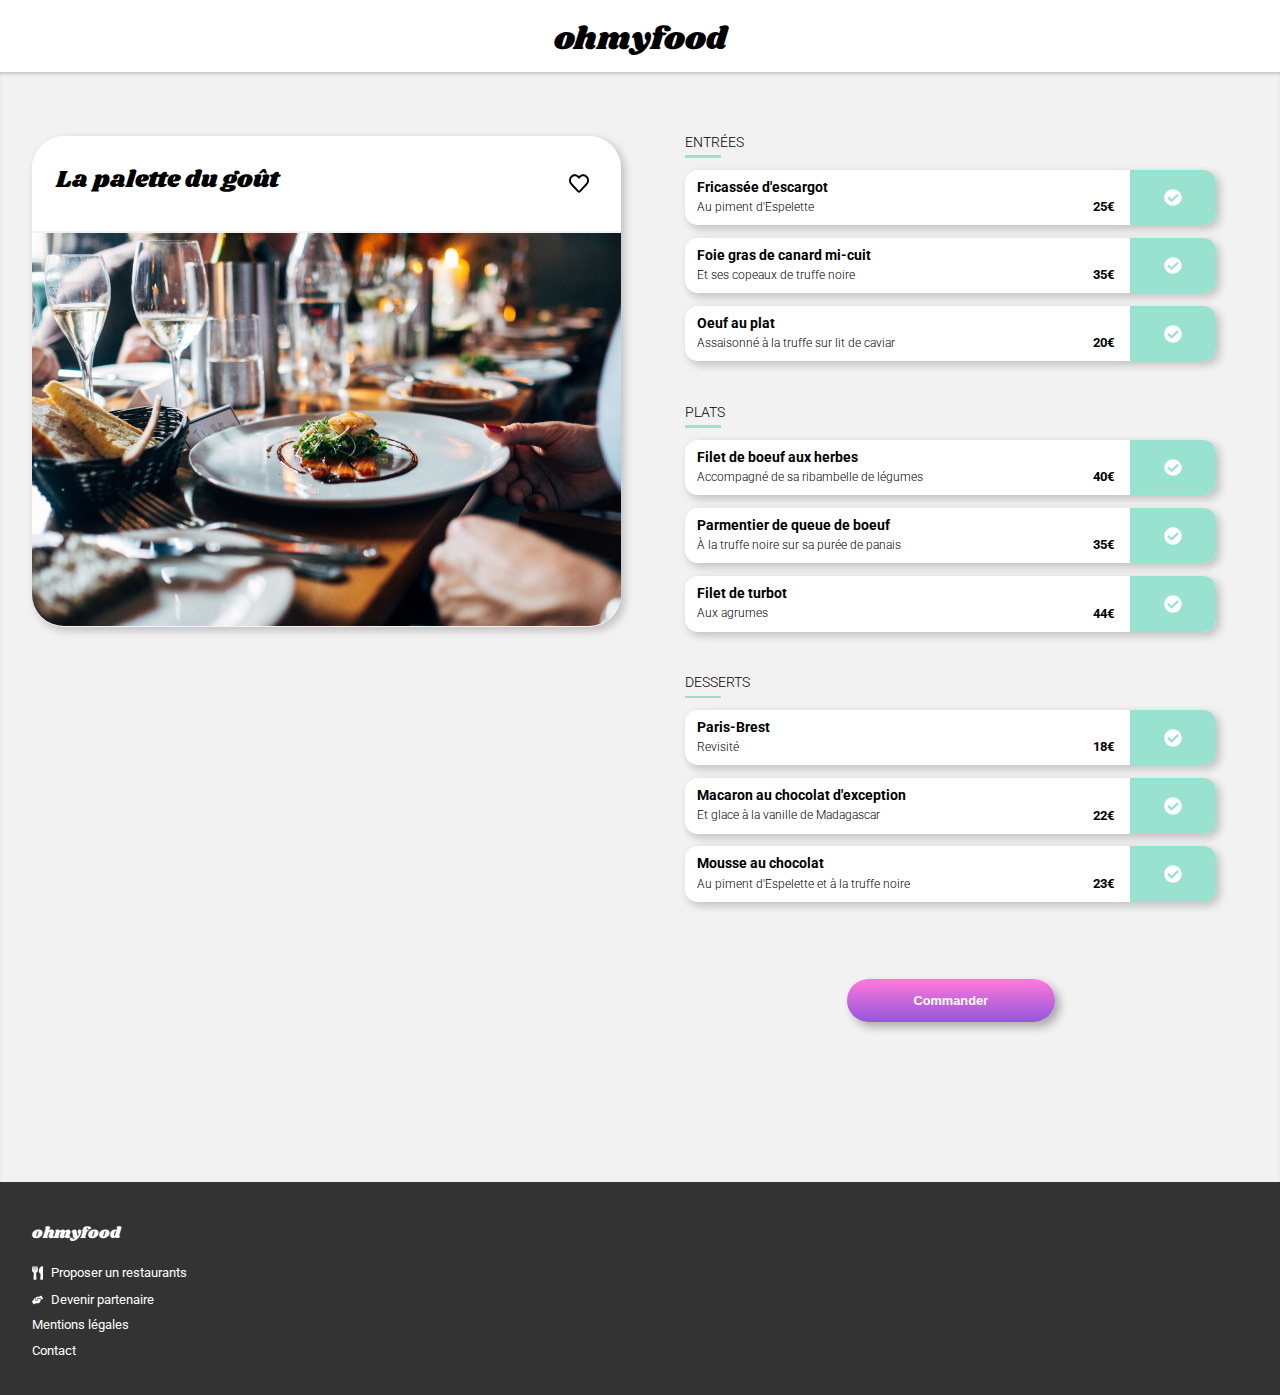
==== commit 6423cdf8: "modify loading animations" ====
--- a/lapalettedugoût.html
+++ b/lapalettedugoût.html
@@ -179,7 +179,7 @@
                 <section class="restaurantmenu__order">
                     <button class="restaurantmenu__order__btn" type="button" name="button">Commander</button>
                 </section>
-                
+
         </section>
 
 
--- a/css/main.css
+++ b/css/main.css
@@ -160,6 +160,121 @@
   text-decoration: none;
 }
 
+.presentation__btn,
+.restaurantmenu__order__btn {
+  background-color: #FF79DA;
+  background: -o-linear-gradient(top, #FF79DA 0%, #9356DC 100%);
+  background: -webkit-gradient(linear, left top, left bottom, from(#FF79DA), to(#9356DC));
+  background: linear-gradient(to bottom, #FF79DA 0%, #9356DC 100%);
+  border-radius: 3rem;
+  border: none;
+  -webkit-box-shadow: 0.3rem 0.3rem 0.6rem rgba(0, 0, 0, 0.3);
+  box-shadow: 0.3rem 0.3rem 0.6rem rgba(0, 0, 0, 0.3);
+  color: white;
+  cursor: pointer;
+  white-space: nowrap;
+  font-size: 0.8rem;
+  font-weight: 600;
+  width: 13rem;
+  margin: 0 auto;
+  padding: 0.9rem 1rem;
+}
+
+.presentation__btn:hover, .presentation__btn:focus,
+.restaurantmenu__order__btn:hover,
+.restaurantmenu__order__btn:focus {
+  background: -o-linear-gradient(top, #f995de 0%, #9e70d7 100%);
+  background: -webkit-gradient(linear, left top, left bottom, from(#f995de), to(#9e70d7));
+  background: linear-gradient(to bottom, #f995de 0%, #9e70d7 100%);
+  -webkit-box-shadow: 0.3rem 0.3rem 0.6rem rgba(0, 0, 0, 0.4);
+  box-shadow: 0.3rem 0.3rem 0.6rem rgba(0, 0, 0, 0.4);
+  -webkit-transition-duration: 400ms;
+  -o-transition-duration: 400ms;
+  transition-duration: 400ms;
+  outline: none;
+}
+
+.restaurants__figcaption__like,
+.restaurantmenu__presentation__title__like {
+  width: 1.3rem;
+  margin: .3rem .5rem 0 0;
+  cursor: pointer;
+}
+
+.loader {
+  position: absolute;
+  top: 50%;
+  left: 50%;
+  z-index: 1;
+  border-top: 1rem solid #9356DC;
+  border-right: 1rem solid #9e70d7;
+  border-bottom: 1rem solid #FF79DA;
+  border-left: 1rem solid #f995de;
+  border-radius: 50%;
+  width: 10rem;
+  height: 10rem;
+  opacity: 0;
+  -webkit-animation: spin 2s ease-in-out;
+  animation: spin 2s ease-in-out;
+}
+
+@-webkit-keyframes spin {
+  0% {
+    -webkit-transform: rotate(0deg);
+    transform: rotate(0deg);
+    opacity: 0.5;
+  }
+  50% {
+    -webkit-transform: rotate(360deg);
+    transform: rotate(360deg);
+    opacity: 1;
+  }
+  100% {
+    -webkit-transform: rotate(-360deg);
+    transform: rotate(-360deg);
+    opacity: 0.5;
+  }
+}
+
+@keyframes spin {
+  0% {
+    -webkit-transform: rotate(0deg);
+    transform: rotate(0deg);
+    opacity: 0.5;
+  }
+  50% {
+    -webkit-transform: rotate(360deg);
+    transform: rotate(360deg);
+    opacity: 1;
+  }
+  100% {
+    -webkit-transform: rotate(-360deg);
+    transform: rotate(-360deg);
+    opacity: 0.5;
+  }
+}
+
+@-webkit-keyframes start-fadein {
+  from {
+    opacity: 0;
+  }
+  to {
+    opacity: 1;
+  }
+}
+
+@keyframes start-fadein {
+  from {
+    opacity: 0;
+  }
+  50% {
+    opacity: 0;
+  }
+  to {
+    opacity: 1;
+  }
+}
+
 * {
   -webkit-box-sizing: border-box !important;
   box-sizing: border-box !important;
@@ -173,6 +288,11 @@
   font-family: Roboto;
   font-weight: 300;
   margin: 0;
+}
+
+.content {
+  -webkit-animation: start-fadein 3s ease-in-out;
+  animation: start-fadein 3s ease-in-out;
 }
 
 .header__logo {
@@ -274,6 +394,7 @@
   color: #333333;
   font-weight: bold;
   font-size: 0.9rem;
+  opacity: 1;
 }
 
 :-ms-input-placeholder {
@@ -323,7 +444,7 @@
 .presentation__title {
   font-size: 1.5rem;
   font-weight: 700;
-  margin: 0.5rem auto;
+  margin: 0.5rem auto 1rem auto;
 }
 
 .presentation__explanations {
@@ -640,52 +761,11 @@
   align-content: center;
   width: 100%;
   padding: 5%;
-  padding-bottom: 3rem;
   padding-top: 4rem;
-}
-
-.presentation__btn,
-.restaurantmenu__order__btn {
-  background-color: #FF79DA;
-  background: -webkit-gradient(linear, left top, left bottom, from(#FF79DA), to(#9356DC));
-  background: -o-linear-gradient(top, #FF79DA 0%, #9356DC 100%);
-  background: linear-gradient(to bottom, #FF79DA 0%, #9356DC 100%);
-  border-radius: 3rem;
-  border: none;
-  -webkit-box-shadow: 0.3rem 0.3rem 0.6rem rgba(0, 0, 0, 0.3);
-  box-shadow: 0.3rem 0.3rem 0.6rem rgba(0, 0, 0, 0.3);
-  color: white;
-  cursor: pointer;
-  white-space: nowrap;
-  font-size: 0.8rem;
-  font-weight: 600;
-  min-width: 50%;
-  margin: 0 auto;
-  padding: 0.9rem 1rem;
-}
-
-.presentation__btn:hover, .presentation__btn:focus,
-.restaurantmenu__order__btn:hover,
-.restaurantmenu__order__btn:focus {
-  background: -webkit-gradient(linear, left top, left bottom, from(#f995de), to(#9e70d7));
-  background: -o-linear-gradient(top, #f995de 0%, #9e70d7 100%);
-  background: linear-gradient(to bottom, #f995de 0%, #9e70d7 100%);
-  -webkit-box-shadow: 0.3rem 0.3rem 0.6rem rgba(0, 0, 0, 0.4);
-  box-shadow: 0.3rem 0.3rem 0.6rem rgba(0, 0, 0, 0.4);
-  -webkit-transition-duration: 400ms;
-  -o-transition-duration: 400ms;
-  transition-duration: 400ms;
-  outline: none;
-}
-
-.restaurants__figcaption__like,
-.restaurantmenu__presentation__title__like {
-  width: 1.3rem;
-  margin: .3rem .5rem 0 0;
-  cursor: pointer;
-}
-
-@media (min-width: 768px) {
+  padding-bottom: 6rem;
+}
+
+@media (min-width: 900px) {
   .location,
   .presentation,
   .howdoesitwork,
@@ -755,17 +835,28 @@
     -webkit-box-direction: reverse;
     -ms-flex-direction: column-reverse;
     flex-direction: column-reverse;
+    -webkit-box-shadow: 0.2rem 0.2rem 0.5rem rgba(0, 0, 0, 0.2);
+    box-shadow: 0.2rem 0.2rem 0.5rem rgba(0, 0, 0, 0.2);
     width: 100%;
-    padding-top: 7.7%;
-    padding-left: 2rem;
-  }
-  .restaurantmenu__presentation img {
+    border-radius: 2rem 2rem 2rem 2rem;
+    margin-top: 4rem;
+    margin-left: 2rem;
+    padding: 0;
+  }
+  .restaurantmenu__presentation__illustration img {
     border-radius: 0 0 2rem 2rem;
+    position: relative;
+    bottom: -0.15rem;
   }
   .restaurantmenu__presentation__title {
     background-color: white;
     position: relative;
-    padding-bottom: 1rem;
+    top: 0;
+    padding-bottom: 2rem;
+  }
+  .restaurantmenu__menu {
+    margin-top: 4rem;
+    padding-top: 0;
   }
 }
 
